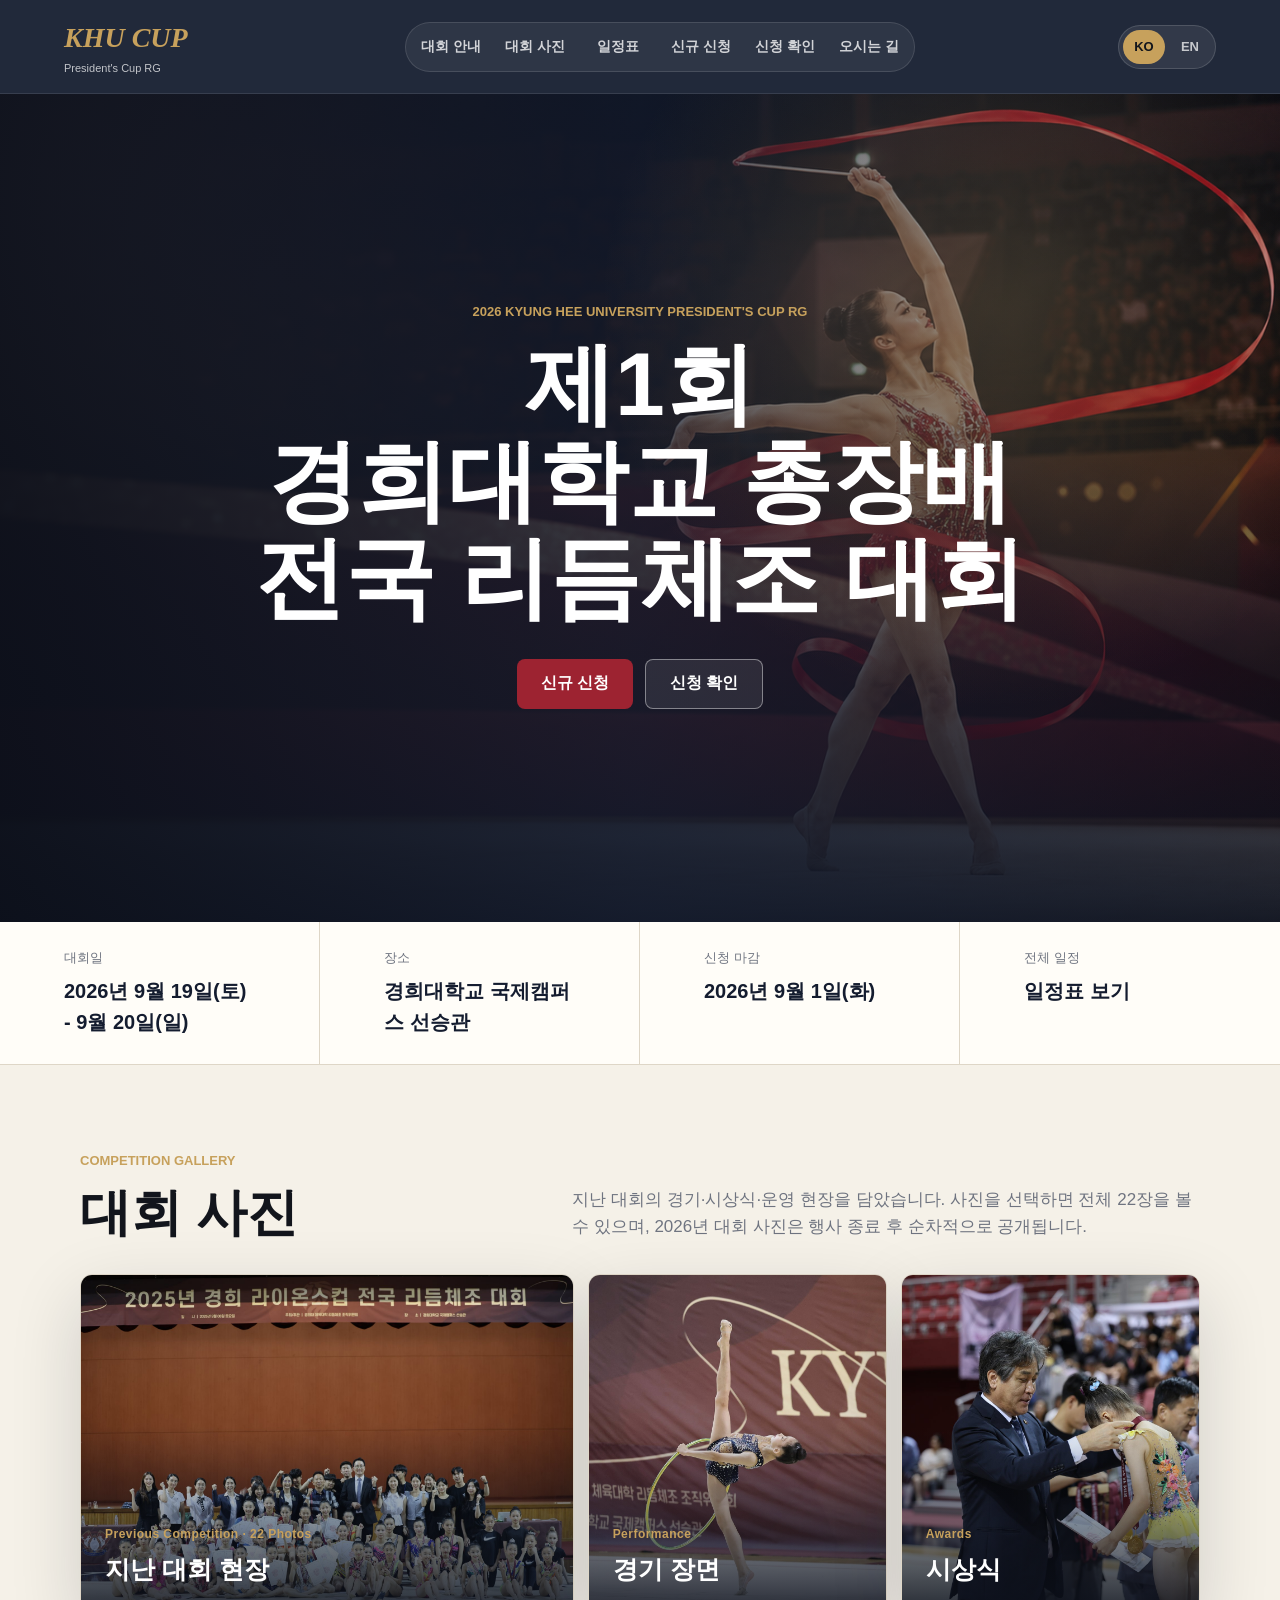
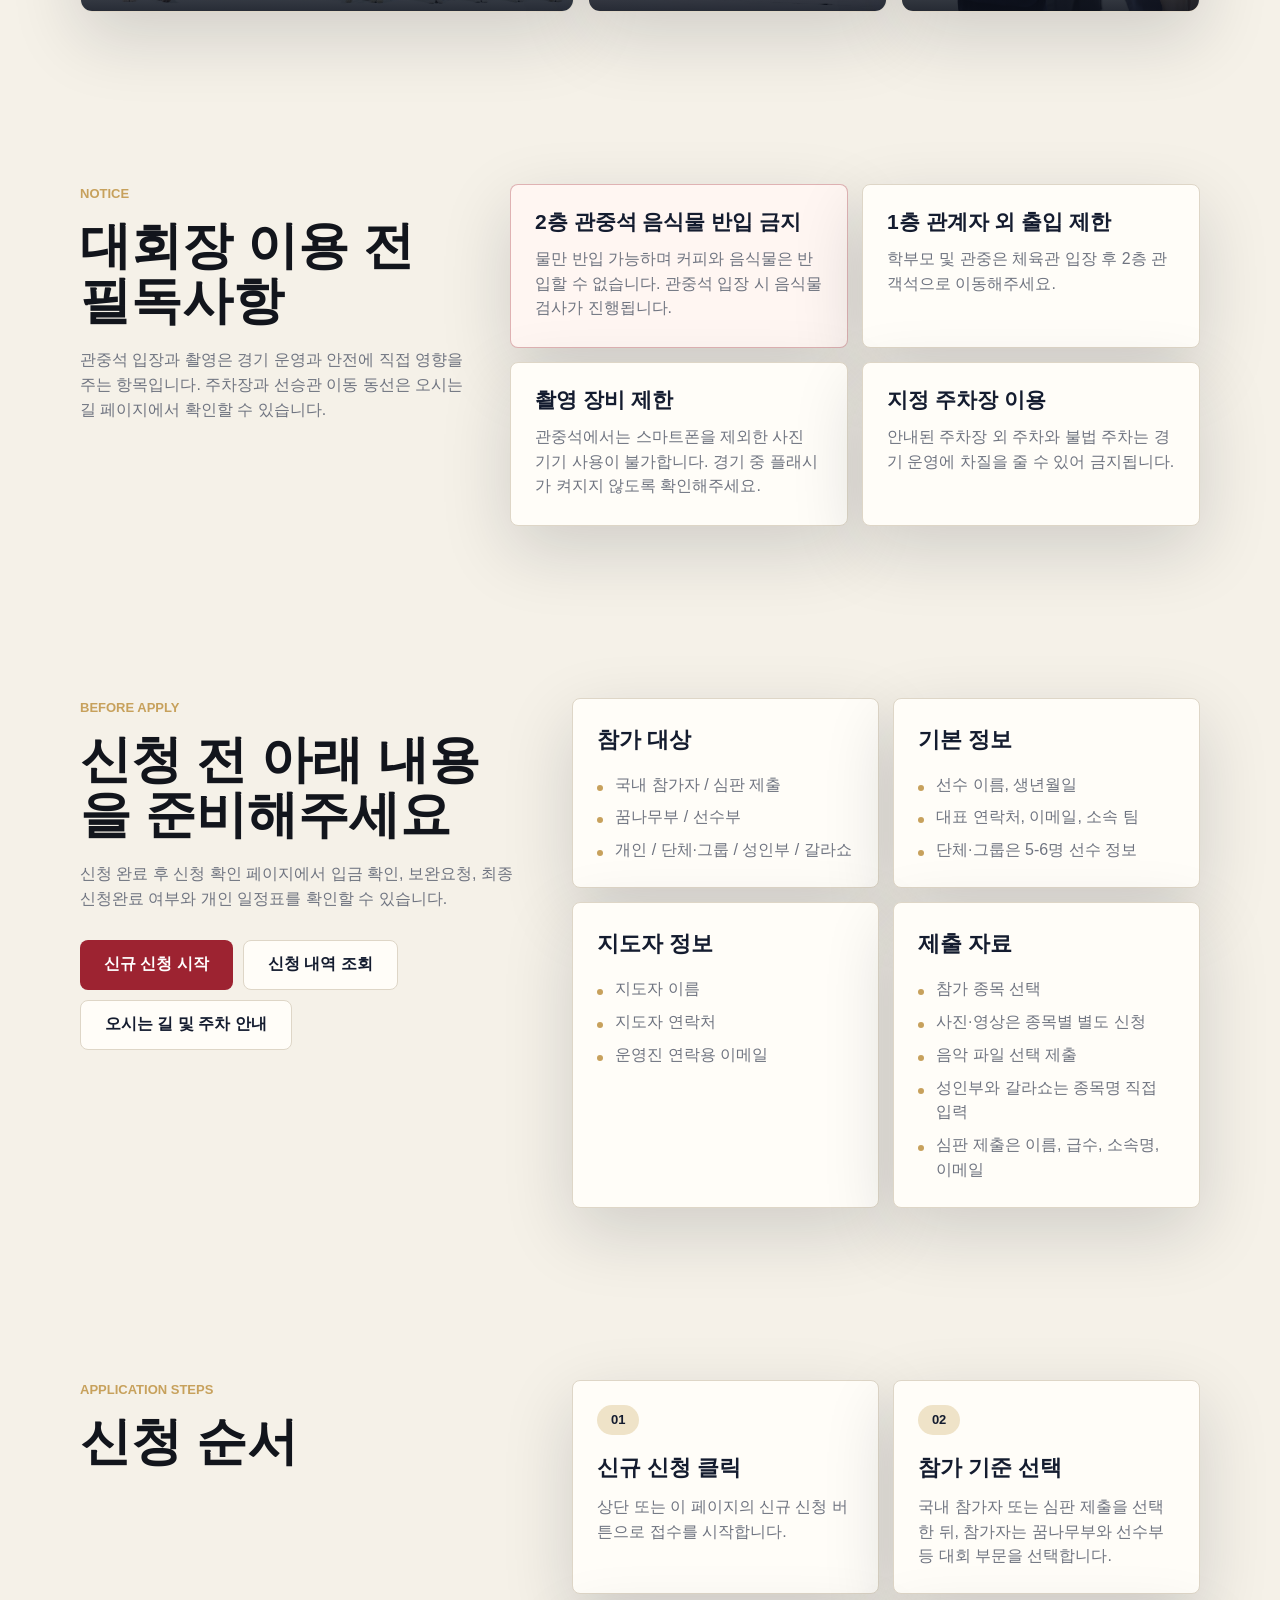
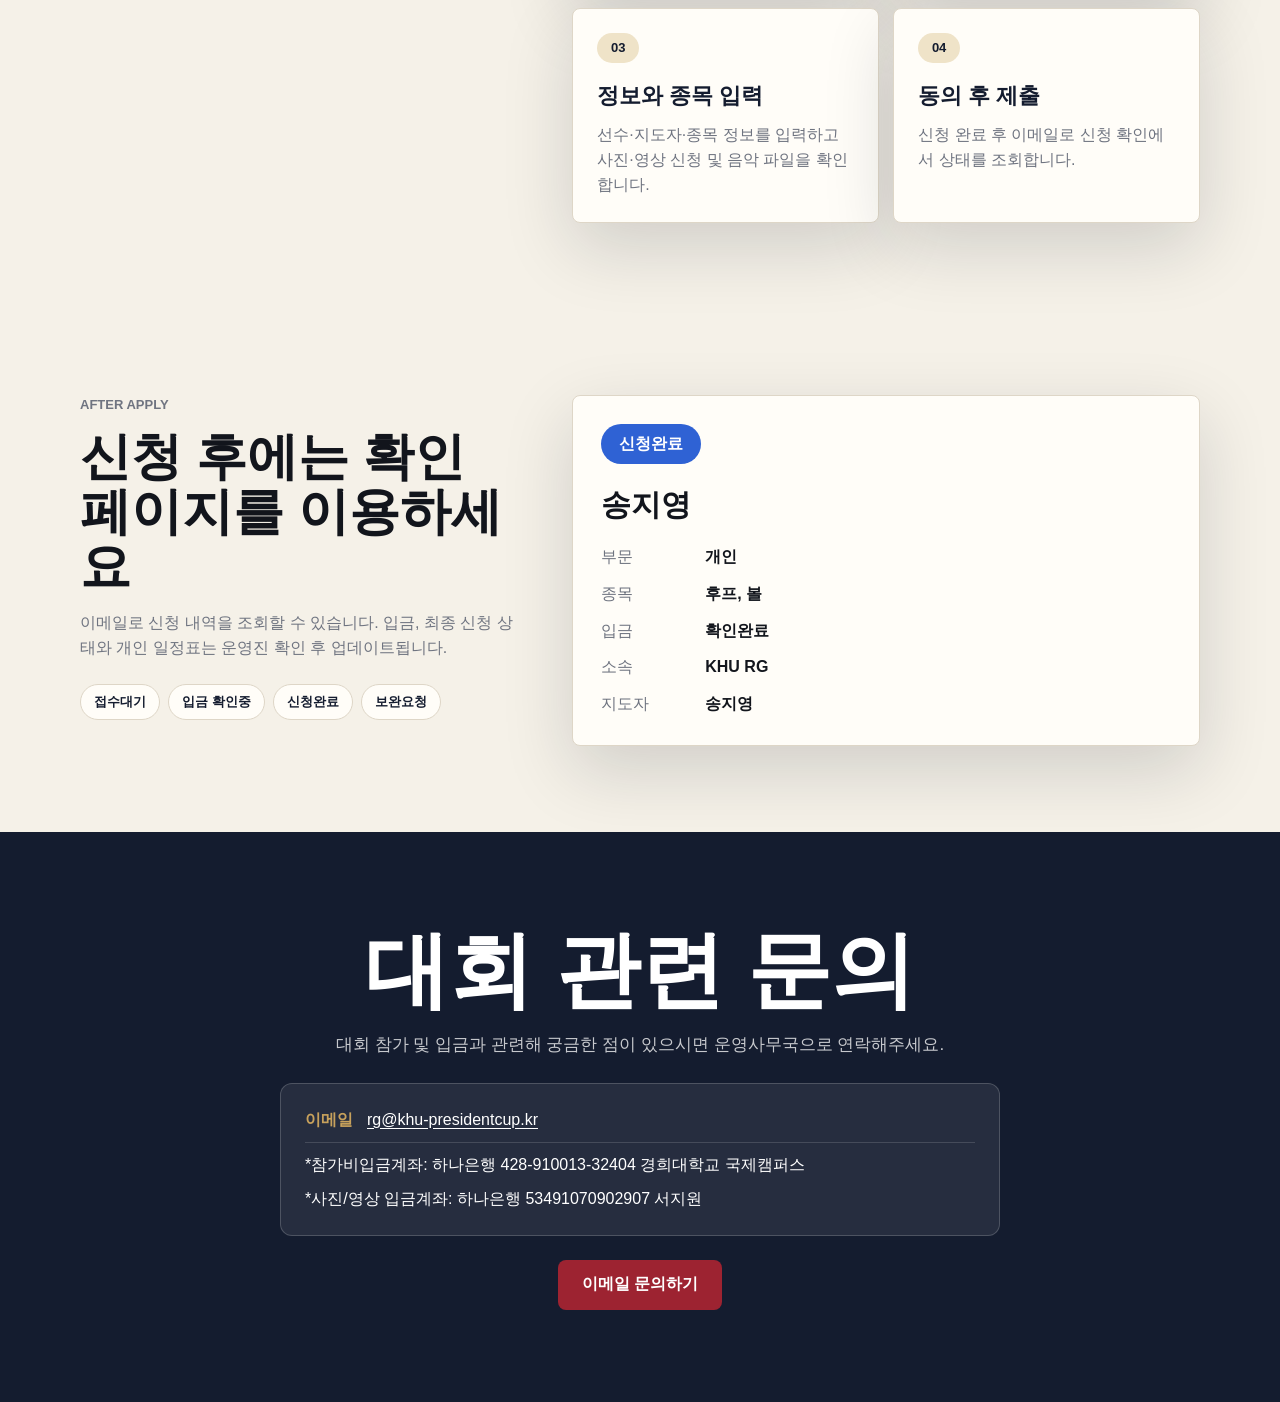
==== index.html @ 248dc039 "ㅌ뤃ㄹ후" ====
<!doctype html>
<html lang="ko">
  <head>
    <meta charset="utf-8" />
    <meta name="viewport" content="width=device-width, initial-scale=1" />
    <title>제1회 경희대학교 총장배 전국 리듬체조 대회</title>
    <meta name="description" content="제1회 경희대학교 총장배 전국 리듬체조 대회 안내" />
    <meta property="og:type" content="website" />
    <meta property="og:title" content="제1회 경희대학교 총장배 전국 리듬체조 대회" />
    <meta property="og:description" content="개인, 단체/그룹, 성인부, 갈라쇼, 심판 제출 신청과 접수 확인을 안내합니다." />
    <meta property="og:image" content="https://khurgcup-star.github.io/khu-rg-cup/assets/hero-rg-competition.png?v=2" />
    <meta property="og:image:width" content="6000" />
    <meta property="og:image:height" content="2595" />
    <meta name="twitter:card" content="summary_large_image" />
    <meta name="twitter:title" content="제1회 경희대학교 총장배 전국 리듬체조 대회" />
    <meta name="twitter:description" content="개인, 단체/그룹, 성인부, 갈라쇼, 심판 제출 신청과 접수 확인을 안내합니다." />
    <meta name="twitter:image" content="https://khurgcup-star.github.io/khu-rg-cup/assets/hero-rg-competition.png?v=2" />
    <link rel="stylesheet" href="styles.css?v=20260821-contact-info" />
    <link rel="stylesheet" href="gallery.css?v=20260801-gallery-ui-center" />
  </head>
  <body>
    <header class="topbar">
      <a class="logo" href="index.html" aria-label="홈으로 이동">
        <span class="logo-text">KHU CUP</span>
        <span class="logo-sub">President's Cup RG</span>
      </a>
      <nav class="desktop-nav" aria-label="주요 메뉴">
        <a href="index.html#overview">대회 안내</a>
        <a href="index.html#photos">대회 사진</a>
        <a href="schedule.html">일정표</a>
        <a href="apply.html">신규 신청</a>
        <a href="check.html">신청 확인</a>
        <a href="directions.html">오시는 길</a>
      </nav>
      <button class="menu-button" type="button" data-mobile-menu-button aria-label="메뉴 열기">
        <span></span><span></span><span></span>
      </button>
    </header>

    <nav class="mobile-nav" data-mobile-menu aria-label="모바일 메뉴">
      <a href="index.html#overview">대회 안내</a>
      <a href="index.html#photos">대회 사진</a>
      <a href="schedule.html">일정표</a>
      <a href="apply.html">신규 신청</a>
      <a href="check.html">신청 확인</a>
      <a href="directions.html">오시는 길</a>
    </nav>

    <main>
      <section class="hero">
        <img class="hero-image" src="assets/hero-rg-competition.png" alt="경희대학교 리듬체조 대회 참가자 단체 사진" />
        <div class="hero-overlay"></div>
        <div class="hero-inner">
          <p class="eyebrow">2026 Kyung Hee University President's Cup RG</p>
          <h1 class="hero-title">
            <span>제1회</span>
            <span>경희대학교 총장배</span>
            <span>전국 리듬체조 대회</span>
          </h1>
          <div class="hero-actions">
            <a class="btn primary" href="apply.html">신규 신청</a>
            <a class="btn ghost" href="check.html">신청 확인</a>
          </div>
        </div>
      </section>

      <section class="summary-band" id="overview" aria-label="대회 요약">
        <article>
          <span>대회일</span>
          <strong>2026년 9월 19일(토) - 9월 20일(일)</strong>
        </article>
        <article>
          <span>장소</span>
          <strong>경희대학교 국제캠퍼스 선승관</strong>
        </article>
        <article>
          <span>신청 마감</span>
          <strong>2026년 9월 1일(화)</strong>
        </article>
        <article>
          <span>전체 일정</span>
          <strong><a href="schedule.html">일정표 보기</a></strong>
        </article>
      </section>

      <section class="section competition-photo-section" id="photos" aria-label="대회 사진">
        <div class="competition-photo-heading">
          <div>
            <p class="eyebrow">Competition Gallery</p>
            <h2>대회 사진</h2>
          </div>
          <p>지난 대회의 경기·시상식·운영 현장을 담았습니다. 사진을 선택하면 전체 22장을 볼 수 있으며, 2026년 대회 사진은 행사 종료 후 순차적으로 공개됩니다.</p>
        </div>
        <div class="competition-photo-grid">
          <figure class="competition-photo-card featured competition-gallery-card" data-gallery-index="0" role="button" tabindex="0" aria-haspopup="dialog" aria-label="2025 대회 단체 사진부터 전체 갤러리 보기">
            <img src="assets/gallery/gallery-01.jpg" alt="2025 경희 라이온스컵 참가자와 관계자들이 함께 촬영한 단체 사진" loading="lazy" decoding="async" />
            <figcaption>
              <span>Previous Competition · 22 Photos</span>
              <strong>지난 대회 현장</strong>
            </figcaption>
          </figure>
          <figure class="competition-photo-card featured competition-gallery-card" data-gallery-index="1" role="button" tabindex="0" aria-haspopup="dialog" aria-label="후프 종목 경기 사진부터 전체 갤러리 보기">
            <img src="assets/gallery/gallery-02.jpg" alt="리듬체조 선수가 후프 종목 연기를 펼치는 경기 장면" loading="lazy" decoding="async" />
            <figcaption>
              <span>Performance</span>
              <strong>경기 장면</strong>
            </figcaption>
          </figure>
          <figure class="competition-photo-card featured competition-gallery-card" data-gallery-index="2" role="button" tabindex="0" aria-haspopup="dialog" aria-label="시상식 사진부터 전체 갤러리 보기">
            <img src="assets/gallery/gallery-03.jpg" alt="대회 시상식에서 선수들이 메달을 수여받는 장면" loading="lazy" decoding="async" />
            <figcaption>
              <span>Awards</span>
              <strong>시상식</strong>
            </figcaption>
          </figure>
        </div>
      </section>

      <section class="section notice-section" aria-label="필독 공지">
        <div>
          <p class="eyebrow">Notice</p>
          <h2>대회장 이용 전 필독사항</h2>
          <p class="section-copy">
            관중석 입장과 촬영은 경기 운영과 안전에 직접 영향을 주는 항목입니다.
            주차장과 선승관 이동 동선은 오시는 길 페이지에서 확인할 수 있습니다.
          </p>
        </div>
        <div class="notice-grid">
          <article class="notice-item important">
            <strong>2층 관중석 음식물 반입 금지</strong>
            <p>물만 반입 가능하며 커피와 음식물은 반입할 수 없습니다. 관중석 입장 시 음식물 검사가 진행됩니다.</p>
          </article>
          <article class="notice-item">
            <strong>1층 관계자 외 출입 제한</strong>
            <p>학부모 및 관중은 체육관 입장 후 2층 관객석으로 이동해주세요.</p>
          </article>
          <article class="notice-item">
            <strong>촬영 장비 제한</strong>
            <p>관중석에서는 스마트폰을 제외한 사진 기기 사용이 불가합니다. 경기 중 플래시가 켜지지 않도록 확인해주세요.</p>
          </article>
          <article class="notice-item">
            <strong>지정 주차장 이용</strong>
            <p>안내된 주차장 외 주차와 불법 주차는 경기 운영에 차질을 줄 수 있어 금지됩니다.</p>
          </article>
        </div>
      </section>

      <section class="section two-col">
        <div>
          <p class="eyebrow">Before Apply</p>
          <h2>신청 전 아래 내용을 준비해주세요</h2>
          <p class="section-copy">
            신청 완료 후 신청 확인 페이지에서 입금 확인, 보완요청,
            최종 신청완료 여부와 개인 일정표를 확인할 수 있습니다.
          </p>
          <div class="section-actions">
            <a class="btn primary" href="apply.html">신규 신청 시작</a>
            <a class="btn outline" href="check.html">신청 내역 조회</a>
            <a class="btn outline" href="directions.html">오시는 길 및 주차 안내</a>
          </div>
        </div>
        <div class="prep-grid">
          <article>
            <strong>참가 대상</strong>
            <ul>
              <li>국내 참가자 / 심판 제출</li>
              <li>꿈나무부 / 선수부</li>
              <li>개인 / 단체·그룹 / 성인부 / 갈라쇼</li>
            </ul>
          </article>
          <article>
            <strong>기본 정보</strong>
            <ul>
              <li>선수 이름, 생년월일</li>
              <li>대표 연락처, 이메일, 소속 팀</li>
              <li>단체·그룹은 5-6명 선수 정보</li>
            </ul>
          </article>
          <article>
            <strong>지도자 정보</strong>
            <ul>
              <li>지도자 이름</li>
              <li>지도자 연락처</li>
              <li>운영진 연락용 이메일</li>
            </ul>
          </article>
          <article>
            <strong>제출 자료</strong>
            <ul>
              <li>참가 종목 선택</li>
              <li>사진·영상은 종목별 별도 신청</li>
              <li>음악 파일 선택 제출</li>
              <li>성인부와 갈라쇼는 종목명 직접 입력</li>
              <li>심판 제출은 이름, 급수, 소속명, 이메일</li>
            </ul>
          </article>
        </div>
      </section>

      <section class="section apply-guide-section">
        <div>
          <p class="eyebrow">Application Steps</p>
          <h2>신청 순서</h2>
        </div>
        <ol class="apply-flow">
          <li>
            <span>01</span>
            <strong>신규 신청 클릭</strong>
            <p>상단 또는 이 페이지의 신규 신청 버튼으로 접수를 시작합니다.</p>
          </li>
          <li>
            <span>02</span>
            <strong>참가 기준 선택</strong>
            <p>국내 참가자 또는 심판 제출을 선택한 뒤, 참가자는 꿈나무부와 선수부 등 대회 부문을 선택합니다.</p>
          </li>
          <li>
            <span>03</span>
            <strong>정보와 종목 입력</strong>
            <p>선수·지도자·종목 정보를 입력하고 사진·영상 신청 및 음악 파일을 확인합니다.</p>
          </li>
          <li>
            <span>04</span>
            <strong>동의 후 제출</strong>
            <p>신청 완료 후 이메일로 신청 확인에서 상태를 조회합니다.</p>
          </li>
        </ol>
      </section>

      <section class="section data-section">
        <div>
          <p class="eyebrow">After Apply</p>
          <h2>신청 후에는 확인 페이지를 이용하세요</h2>
          <p>
            이메일로 신청 내역을 조회할 수 있습니다. 입금, 최종 신청 상태와 개인 일정표는
            운영진 확인 후 업데이트됩니다.
          </p>
          <div class="status-flow" aria-label="접수 상태 흐름">
            <span>접수대기</span>
            <span>입금 확인중</span>
            <span>신청완료</span>
            <span>보완요청</span>
          </div>
        </div>
        <div class="status-sample">
          <span class="status confirmed">신청완료</span>
          <h3>송지영</h3>
          <dl>
            <div><dt>부문</dt><dd>개인</dd></div>
            <div><dt>종목</dt><dd>후프, 볼</dd></div>
            <div><dt>입금</dt><dd>확인완료</dd></div>
            <div><dt>소속</dt><dd>KHU RG</dd></div>
            <div><dt>지도자</dt><dd>송지영</dd></div>
          </dl>
        </div>
      </section>
    </main>



    <div class="gallery-lightbox" data-gallery-lightbox hidden aria-hidden="true" role="dialog" aria-modal="true" aria-label="지난 대회 사진 갤러리">
      <button class="gallery-lightbox-close" type="button" data-gallery-close aria-label="갤러리 닫기">×</button>
      <button class="gallery-lightbox-nav gallery-lightbox-prev" type="button" data-gallery-prev aria-label="이전 사진">‹</button>
      <figure class="gallery-lightbox-figure">
        <img class="gallery-lightbox-image" data-gallery-image src="" alt="" />
        <figcaption class="gallery-lightbox-caption" aria-live="polite">
          <strong data-gallery-title></strong>
          <span data-gallery-counter></span>
        </figcaption>
      </figure>
      <button class="gallery-lightbox-nav gallery-lightbox-next" type="button" data-gallery-next aria-label="다음 사진">›</button>
    </div>

    <footer class="footer contact-footer">
      <strong>대회 관련 문의</strong>
      <p>대회 참가 및 입금과 관련해 궁금한 점이 있으시면 운영사무국으로 연락해주세요.</p>
      <div class="contact-details">
        <p><span>이메일</span><a href="mailto:rg@khu-presidentcup.kr">rg@khu-presidentcup.kr</a></p>
        <p>*참가비입금계좌: 하나은행 428-910013-32404 경희대학교 국제캠퍼스</p>
        <p>*사진/영상 입금계좌: 하나은행 53491070902907 서지원</p>
      </div>
      <a class="btn dark" href="mailto:rg@khu-presidentcup.kr">이메일 문의하기</a>
    </footer>

    <script src="config.js"></script>
    <script src="script.js?v=20260731-contact-compat-v2"></script>
    <script src="gallery.js?v=20260801-gallery-ui-center"></script>
  </body>
</html>
---- styles.css ----
:root {
  --bg: #f5f1e8;
  --panel: #fffdf8;
  --panel-2: #f9f5ed;
  --ink: #12151c;
  --muted: #6f7480;
  --line: #ded6c7;
  --navy: #141c2f;
  --navy-2: #1f3156;
  --red: #9d2331;
  --gold: #c7a15c;
  --teal: #2d746f;
  --blue: #2f62d4;
  --shadow: 0 24px 70px rgba(17, 24, 39, 0.16);
}

* { box-sizing: border-box; }
html { scroll-behavior: smooth; }
body {
  margin: 0;
  color: var(--ink);
  background: var(--bg);
  font-family: "Pretendard", "Apple SD Gothic Neo", "Malgun Gothic", Arial, sans-serif;
  line-height: 1.55;
}
a { color: inherit; text-decoration: none; }
button, input, select, textarea { font: inherit; }

.topbar {
  position: sticky;
  top: 0;
  z-index: 30;
  display: flex;
  align-items: center;
  justify-content: space-between;
  gap: 18px;
  padding: 16px 5vw;
  background: rgba(20, 28, 47, 0.94);
  color: #fff;
  border-bottom: 1px solid rgba(255, 255, 255, 0.1);
  backdrop-filter: blur(18px);
}
.topbar.light {
  background: rgba(245, 241, 232, 0.92);
  color: var(--ink);
  border-bottom-color: var(--line);
}
.logo { display: grid; gap: 1px; min-width: 138px; }
.logo-text {
  color: var(--gold);
  font-family: Georgia, "Times New Roman", serif;
  font-size: 28px;
  font-style: italic;
  font-weight: 700;
}
.logo-sub {
  color: currentColor;
  font-size: 11px;
  opacity: 0.72;
}
.desktop-nav {
  display: flex;
  align-items: center;
  gap: 4px;
  padding: 5px;
  border: 1px solid rgba(255, 255, 255, 0.12);
  border-radius: 999px;
  background: rgba(255, 255, 255, 0.06);
}
.topbar.light .desktop-nav {
  border-color: var(--line);
  background: rgba(255, 253, 248, 0.76);
}
.desktop-nav a {
  display: grid;
  place-items: center;
  min-height: 38px;
  min-width: 78px;
  padding: 0 10px;
  border-radius: 999px;
  color: currentColor;
  font-size: 14px;
  font-weight: 900;
  opacity: 0.78;
}
.desktop-nav a.active,
.desktop-nav a:hover {
  color: #fff;
  background: var(--red);
  opacity: 1;
}
.language-toggle {
  display: inline-flex;
  align-items: center;
  gap: 4px;
  padding: 4px;
  border: 1px solid rgba(255, 255, 255, 0.14);
  border-radius: 999px;
  background: rgba(255, 255, 255, 0.08);
}
.topbar.light .language-toggle {
  border-color: var(--line);
  background: rgba(255, 253, 248, 0.8);
}
.language-toggle button {
  min-width: 42px;
  min-height: 34px;
  border: 0;
  border-radius: 999px;
  background: transparent;
  color: currentColor;
  cursor: pointer;
  font-size: 13px;
  font-weight: 900;
  opacity: 0.72;
}
.language-toggle button.active {
  color: #fff;
  background: var(--navy);
  opacity: 1;
}
.topbar:not(.light) .language-toggle button.active { background: var(--gold); color: var(--ink); }
.menu-button {
  display: none;
  width: 44px;
  height: 44px;
  border: 0;
  border-radius: 8px;
  background: rgba(255, 255, 255, 0.08);
  padding: 10px;
}
.menu-button span {
  display: block;
  height: 3px;
  margin: 5px 0;
  border-radius: 999px;
  background: currentColor;
}
.mobile-nav {
  display: none;
  padding: 0 20px 16px;
  background: var(--navy);
  color: #fff;
}
.mobile-nav.open { display: grid; }
.mobile-nav a {
  padding: 14px 8px;
  border-bottom: 1px solid rgba(255, 255, 255, 0.12);
  font-weight: 900;
}

.hero {
  position: relative;
  min-height: calc(100vh - 72px);
  display: grid;
  align-items: center;
  overflow: hidden;
  color: #fff;
  background: var(--navy);
}
.hero-image, .hero-overlay {
  position: absolute;
  inset: 0;
  width: 100%;
  height: 100%;
}
.hero-image { object-fit: cover; opacity: 0.9; }
.hero-overlay {
  background:
    radial-gradient(circle at 78% 26%, rgba(199, 161, 92, 0.24), transparent 34%),
    linear-gradient(90deg, rgba(12, 16, 27, 0.94) 0%, rgba(20, 28, 47, 0.72) 50%, rgba(20, 28, 47, 0.18) 100%),
    linear-gradient(0deg, rgba(12, 16, 27, 0.94), transparent 62%);
}
.hero-inner {
  position: relative;
  z-index: 1;
  width: min(1180px, calc(100% - 48px));
  margin: 0 auto;
  padding: 46px 0 52px;
  display: grid;
  justify-items: center;
  text-align: center;
}
.eyebrow {
  margin: 0 0 14px;
  color: var(--gold);
  font-size: 13px;
  font-weight: 900;
  letter-spacing: 0;
  text-transform: uppercase;
}
.hero h1, .section h2, .check-card h1, .contact-cta h2 {
  margin: 0;
  line-height: 1.08;
  letter-spacing: 0;
}
.hero h1 {
  max-width: 820px;
  font-size: clamp(44px, 7vw, 90px);
}
.hero .hero-title {
  font-size: clamp(26px, 7vw, 90px);
}
.hero-title span {
  display: block;
  white-space: nowrap;
}
.hero-copy {
  max-width: 680px;
  margin: 22px auto 0;
  color: rgba(255, 255, 255, 0.82);
  font-size: 19px;
}
.hero-actions {
  display: flex;
  flex-wrap: wrap;
  justify-content: center;
  gap: 12px;
  margin-top: 32px;
}
.btn {
  display: inline-flex;
  align-items: center;
  justify-content: center;
  min-height: 50px;
  padding: 0 24px;
  border: 0;
  border-radius: 8px;
  cursor: pointer;
  font-weight: 900;
}
.btn.primary, .btn.dark { color: #fff; background: var(--red); }
.btn.outline {
  color: var(--navy);
  border: 1px solid var(--line);
  background: var(--panel);
}
.btn.ghost {
  color: #fff;
  border: 1px solid rgba(255, 255, 255, 0.42);
  background: rgba(255, 255, 255, 0.09);
}
.btn[disabled] { background: #b9b2b6; cursor: not-allowed; }
.hero-panel {
  display: grid;
  grid-template-columns: repeat(3, 1fr);
  gap: 12px;
  max-width: 920px;
  width: 100%;
  margin: 52px auto 0;
  text-align: left;
}
.hero-panel article {
  min-height: 126px;
  padding: 20px;
  border: 1px solid rgba(255, 255, 255, 0.16);
  border-radius: 8px;
  background: rgba(255, 255, 255, 0.09);
  backdrop-filter: blur(14px);
}
.hero-panel span,
.hero-panel small {
  display: block;
  color: rgba(255, 255, 255, 0.64);
}
.hero-panel strong {
  display: block;
  margin: 8px 0;
  color: #fff;
  font-size: 22px;
}

.summary-band {
  display: grid;
  grid-template-columns: repeat(4, 1fr);
  background: var(--panel);
  border-bottom: 1px solid var(--line);
}
.summary-band article {
  min-height: 112px;
  padding: 26px 5vw;
  border-right: 1px solid var(--line);
}
.summary-band article:last-child { border-right: 0; }
.summary-band span {
  display: block;
  color: var(--muted);
  font-size: 13px;
}
.summary-band strong {
  display: block;
  margin-top: 7px;
  color: var(--navy);
  font-size: 20px;
}
.section {
  width: min(1120px, calc(100% - 48px));
  margin: 0 auto;
  padding: 86px 0;
}
#photos { scroll-margin-top: 84px; }
.competition-photo-section {
  display: grid;
  gap: 34px;
}
.competition-photo-heading {
  display: grid;
  grid-template-columns: 0.82fr 1.18fr;
  gap: 56px;
  align-items: end;
}
.competition-photo-heading > p {
  max-width: 620px;
  margin: 0;
  color: var(--muted);
  font-size: 17px;
}
.competition-photo-grid {
  display: grid;
  grid-template-columns: 1.65fr 1fr 1fr;
  gap: 14px;
}
.competition-photo-card {
  min-height: 320px;
  overflow: hidden;
  margin: 0;
  border: 1px solid var(--line);
  border-radius: 12px;
  background: var(--panel);
  box-shadow: var(--shadow);
}
.competition-photo-card.featured {
  position: relative;
}
.competition-photo-card.featured img {
  width: 100%;
  height: 100%;
  min-height: 320px;
  object-fit: cover;
}
.competition-photo-card.featured::after {
  position: absolute;
  inset: 45% 0 0;
  background: linear-gradient(transparent, rgba(12, 16, 27, 0.88));
  content: "";
}
.competition-photo-card figcaption {
  position: absolute;
  z-index: 1;
  right: 24px;
  bottom: 22px;
  left: 24px;
  color: #fff;
}
.competition-photo-card figcaption span,
.competition-photo-card figcaption strong {
  display: block;
}
.competition-photo-card figcaption span,
.competition-photo-card.upcoming > span {
  color: var(--gold);
  font-size: 12px;
  font-weight: 900;
  letter-spacing: 0.04em;
}
.competition-photo-card figcaption strong {
  margin-top: 6px;
  font-size: 25px;
}
.competition-photo-card.upcoming {
  display: flex;
  flex-direction: column;
  justify-content: end;
  padding: 26px;
  background:
    radial-gradient(circle at 80% 14%, rgba(199, 161, 92, 0.22), transparent 34%),
    linear-gradient(145deg, var(--navy), var(--navy-2));
  color: #fff;
}
.competition-photo-card.upcoming strong {
  margin-top: 12px;
  font-size: 24px;
}
.competition-photo-card.upcoming p {
  margin: 10px 0 0;
  color: rgba(255, 255, 255, 0.7);
}
.two-col, .data-section {
  display: grid;
  grid-template-columns: 0.82fr 1.18fr;
  gap: 56px;
  align-items: start;
}
.section h2 { font-size: clamp(32px, 4vw, 54px); }
.section-copy {
  max-width: 460px;
  margin: 20px 0 0;
  color: var(--muted);
}
.section-actions {
  display: flex;
  flex-wrap: wrap;
  gap: 10px;
  margin-top: 28px;
}
.feature-grid {
  display: grid;
  grid-template-columns: repeat(2, 1fr);
  gap: 16px;
}
.feature-card, .status-sample {
  min-height: 190px;
  padding: 28px;
  border: 1px solid var(--line);
  border-radius: 8px;
  background: var(--panel);
  box-shadow: var(--shadow);
}
.feature-card {
  position: relative;
  overflow: hidden;
}
.feature-card::before {
  position: absolute;
  left: 0;
  top: 0;
  width: 5px;
  height: 100%;
  background: var(--gold);
  content: "";
}
.feature-card strong {
  display: block;
  margin-bottom: 14px;
  color: var(--navy);
  font-size: 24px;
}
.feature-card span, .data-section p { color: var(--muted); }
.prep-grid {
  display: grid;
  grid-template-columns: repeat(2, minmax(0, 1fr));
  gap: 14px;
}
.prep-grid article {
  min-height: 188px;
  padding: 24px;
  border: 1px solid var(--line);
  border-radius: 8px;
  background: var(--panel);
  box-shadow: var(--shadow);
}
.prep-grid strong {
  display: block;
  color: var(--navy);
  font-size: 22px;
}
.prep-grid ul {
  display: grid;
  gap: 8px;
  padding: 0;
  margin: 16px 0 0;
  list-style: none;
}
.prep-grid li {
  position: relative;
  padding-left: 18px;
  color: var(--muted);
}
.prep-grid li::before {
  position: absolute;
  top: 0.75em;
  left: 0;
  width: 6px;
  height: 6px;
  border-radius: 50%;
  background: var(--gold);
  content: "";
}
.apply-guide-section {
  display: grid;
  grid-template-columns: 0.82fr 1.18fr;
  gap: 56px;
  align-items: start;
}
.apply-flow {
  display: grid;
  grid-template-columns: repeat(2, minmax(0, 1fr));
  gap: 14px;
  padding: 0;
  margin: 0;
  list-style: none;
}
.apply-flow li {
  min-height: 170px;
  padding: 24px;
  border: 1px solid var(--line);
  border-radius: 8px;
  background: var(--panel);
  box-shadow: var(--shadow);
}
.apply-flow span {
  display: inline-flex;
  align-items: center;
  justify-content: center;
  min-width: 42px;
  height: 30px;
  border-radius: 999px;
  color: var(--navy);
  background: #efe3c8;
  font-size: 13px;
  font-weight: 900;
}
.apply-flow strong {
  display: block;
  margin-top: 16px;
  color: var(--navy);
  font-size: 22px;
}
.apply-flow p {
  margin: 10px 0 0;
  color: var(--muted);
}
.status {
  display: inline-flex;
  padding: 8px 18px;
  border-radius: 999px;
  font-weight: 900;
}
.status.confirmed { color: #fff; background: var(--blue); }
.status.pending { color: #5f4305; background: #f4dfad; }
.status.review { color: #fff; background: var(--red); }
.status-sample h3 { margin: 18px 0 16px; font-size: 30px; }
.status-sample dl {
  display: grid;
  gap: 12px;
  margin: 0;
}
.status-sample div {
  display: grid;
  grid-template-columns: 88px 1fr;
  gap: 16px;
}
.status-sample dt { color: var(--muted); }
.status-sample dd { margin: 0; font-weight: 900; }
.status-flow {
  display: flex;
  flex-wrap: wrap;
  gap: 8px;
  margin-top: 24px;
}
.status-flow span {
  display: inline-flex;
  align-items: center;
  min-height: 36px;
  padding: 0 13px;
  border: 1px solid var(--line);
  border-radius: 999px;
  color: var(--navy);
  background: var(--panel);
  font-size: 13px;
  font-weight: 900;
}

.notice-section,
.resource-section {
  display: grid;
  grid-template-columns: 0.72fr 1.28fr;
  gap: 42px;
  align-items: start;
}
.notice-grid {
  display: grid;
  grid-template-columns: repeat(2, minmax(0, 1fr));
  gap: 14px;
}
.notice-item {
  min-height: 164px;
  padding: 24px;
  border: 1px solid var(--line);
  border-radius: 8px;
  background: var(--panel);
  box-shadow: var(--shadow);
}
.notice-item.important {
  border-color: rgba(157, 35, 49, 0.32);
  background: #fff6f2;
}
.notice-item strong {
  display: block;
  color: var(--navy);
  font-size: 21px;
  line-height: 1.25;
}
.notice-item p {
  margin: 12px 0 0;
  color: var(--muted);
}
.resource-list {
  display: grid;
  grid-template-columns: repeat(2, minmax(0, 1fr));
  gap: 12px;
}
.resource-list.compact {
  grid-template-columns: repeat(3, minmax(0, 1fr));
}
.resource-list a {
  display: grid;
  gap: 8px;
  min-height: 116px;
  padding: 22px;
  border: 1px solid var(--line);
  border-radius: 8px;
  background: var(--panel);
  box-shadow: 0 12px 34px rgba(17, 24, 39, 0.08);
}
.resource-list a:hover {
  border-color: rgba(157, 35, 49, 0.36);
}
.resource-list strong {
  color: var(--navy);
  font-size: 20px;
}
.resource-list span {
  color: var(--muted);
}

.footer {
  display: grid;
  place-items: center;
  gap: 24px;
  padding: 92px 24px;
  background: var(--navy);
  color: #fff;
  text-align: center;
}
.footer strong { font-size: clamp(44px, 8vw, 84px); line-height: 1.1; }
.contact-footer > p {
  max-width: 680px;
  margin: -8px 0 0;
  color: rgba(255, 255, 255, 0.76);
  font-size: 17px;
}
.contact-details {
  display: grid;
  gap: 10px;
  width: min(720px, 100%);
  padding: 24px;
  border: 1px solid rgba(255, 255, 255, 0.18);
  border-radius: 12px;
  background: rgba(255, 255, 255, 0.08);
  text-align: left;
}
.contact-details p {
  margin: 0;
  line-height: 1.5;
}
.contact-details p:first-child {
  display: flex;
  flex-wrap: wrap;
  gap: 8px 14px;
  padding-bottom: 10px;
  border-bottom: 1px solid rgba(255, 255, 255, 0.14);
}
.contact-details span {
  color: var(--gold);
  font-weight: 900;
}
.contact-details a {
  color: #fff;
  text-decoration: underline;
  text-underline-offset: 3px;
}

.soft-page {
  min-height: 100vh;
  background:
    linear-gradient(115deg, rgba(10, 14, 24, 0.9), rgba(20, 28, 47, 0.72)),
    url("assets/hero-rg-competition.png") center / cover fixed;
}
.soft-page::before {
  position: fixed;
  inset: 0;
  pointer-events: none;
  background:
    radial-gradient(circle at 18% 12%, rgba(199, 161, 92, 0.24), transparent 24%),
    radial-gradient(circle at 92% 8%, rgba(157, 35, 49, 0.2), transparent 26%);
  content: "";
}
.app-shell, .check-shell {
  position: relative;
  z-index: 1;
  width: min(960px, calc(100% - 48px));
  margin: 0 auto;
  padding: 36px 0 82px;
}
.mode-tabs {
  display: grid;
  grid-template-columns: repeat(auto-fit, minmax(150px, 1fr));
  gap: 8px;
  margin-bottom: 18px;
}
.mode-tabs a {
  display: grid;
  place-items: center;
  min-height: 50px;
  border: 1px solid rgba(255, 255, 255, 0.18);
  border-radius: 999px;
  background: rgba(255, 255, 255, 0.12);
  color: rgba(255, 255, 255, 0.72);
  font-weight: 900;
  backdrop-filter: blur(14px);
}
.mode-tabs a.selected {
  color: var(--ink);
  background: var(--gold);
  border-color: var(--gold);
}
.wizard-card {
  position: relative;
  display: grid;
  grid-template-columns: 1fr;
  grid-template-areas:
    "banner"
    "steps"
    "body"
    "actions"
    "message";
  gap: 0;
  min-height: 620px;
  overflow: hidden;
  padding: 0;
  border: 1px solid rgba(255, 255, 255, 0.2);
  border-radius: 22px;
  background: rgba(255, 253, 248, 0.96);
  box-shadow: 0 34px 90px rgba(0, 0, 0, 0.34);
  backdrop-filter: blur(16px);
}
.wizard-card::before {
  grid-area: banner;
  display: block;
  padding: 22px 30px;
  color: #fff;
  background: linear-gradient(90deg, var(--navy), var(--navy-2));
  font-size: 14px;
  font-weight: 900;
  letter-spacing: 0;
  content: "KHU President's Cup RG Registration";
}
.stepper {
  grid-area: steps;
  display: grid;
  grid-template-columns: repeat(5, minmax(0, 1fr));
  gap: 0;
  padding: 18px 28px;
  margin: 0;
  list-style: none;
  border: 0;
  border-bottom: 1px solid var(--line);
  border-radius: 0;
  background: var(--panel);
  color: var(--muted);
}
.stepper li {
  position: relative;
  display: grid;
  grid-template-columns: 1fr;
  justify-items: center;
  align-items: center;
  gap: 8px;
  min-height: 58px;
  padding: 0 4px;
  border-radius: 0;
  color: var(--muted);
  text-align: center;
  font-size: 12px;
}
.stepper li::before {
  position: absolute;
  top: 17px;
  left: -50%;
  width: 100%;
  height: 2px;
  background: var(--line);
  content: "";
}
.stepper li:first-child::before { display: none; }
.stepper span {
  position: relative;
  z-index: 1;
  display: grid;
  place-items: center;
  width: 34px;
  height: 34px;
  border: 2px solid var(--line);
  border-radius: 50%;
  background: var(--panel);
  font-weight: 900;
}
.stepper small { font-size: 12px; font-weight: 900; }
.stepper li.active {
  color: var(--red);
  background: transparent;
}
.stepper li.active span {
  color: #fff;
  border-color: var(--red);
  background: var(--red);
}
.stepper li.done { color: var(--teal); }
.stepper li.done::before { background: var(--teal); }
.stepper li.done span {
  color: #fff;
  border-color: var(--teal);
  background: var(--teal);
  font-size: 0;
}
.stepper li.done span::after {
  content: "✓";
  font-size: 15px;
}
.wizard-step {
  grid-area: body;
  display: none;
  min-height: 390px;
  padding: 44px min(7vw, 70px) 10px;
}
.wizard-step.active { display: block; }
.wizard-step h1, .check-card h1 {
  margin: 0 0 30px;
  color: var(--navy);
  font-size: 30px;
  line-height: 1.2;
}
.wizard-step h2 {
  margin: 30px 0 18px;
  padding-bottom: 12px;
  border-bottom: 1px solid var(--line);
  color: var(--navy);
  font-size: 16px;
}
.step-intro {
  max-width: 580px;
  margin: -18px 0 26px;
  color: var(--muted);
  font-size: 15px;
}
.choice-grid {
  display: grid;
  gap: 14px;
  max-width: 780px;
}
.choice-grid.two,
.choice-grid.three,
.choice-grid.four {
  grid-template-columns: repeat(2, minmax(0, 1fr));
}
.choice-grid.three {
  grid-template-columns: repeat(3, minmax(0, 1fr));
}
.choice-card {
  position: relative;
  display: grid;
  grid-template-columns: 48px 1fr;
  align-items: center;
  gap: 14px;
  min-height: 118px;
  padding: 18px;
  border: 1px solid var(--line);
  border-radius: 12px;
  background: #fff;
  cursor: pointer;
  box-shadow: 0 1px 0 rgba(17, 24, 39, 0.04);
  transition: border-color 160ms ease, box-shadow 160ms ease, background 160ms ease;
}
.choice-card.text-left {
  justify-items: stretch;
  place-items: center stretch;
}
.choice-card:hover {
  border-color: rgba(20, 28, 47, 0.32);
  box-shadow: 0 14px 30px rgba(17, 24, 39, 0.08);
}
.choice-card input {
  position: absolute;
  opacity: 0;
  pointer-events: none;
}
.choice-card:has(input:checked) {
  border-color: var(--red);
  background: #fff7f1;
  box-shadow: 0 0 0 3px rgba(157, 35, 49, 0.1);
}
.choice-card strong {
  grid-column: 2;
  color: var(--navy);
  font-size: 19px;
}
.choice-card span:not(.choice-icon):not(.korean-flag) {
  grid-column: 2;
  color: var(--muted);
  font-size: 14px;
}
.choice-icon {
  grid-column: 1;
  grid-row: 1 / span 2;
  display: grid;
  place-items: center;
  width: 46px;
  height: 46px;
  margin: 0;
  border-radius: 50%;
  color: var(--navy);
  background: #f1eadc;
  font-size: 13px;
  font-weight: 900;
}
.choice-card:has(input:checked) .choice-icon {
  color: #fff;
  background: var(--red);
}
.korean-flag {
  grid-column: 1;
  grid-row: 1 / span 2;
  width: 28px;
  height: 28px;
  margin: 0 auto;
  border-radius: 50%;
  background: linear-gradient(135deg, #d92e3b 0 50%, #154aa9 51% 100%);
}
.form-grid {
  display: grid;
  grid-template-columns: repeat(2, 1fr);
  gap: 18px;
}
.form-grid.three {
  grid-template-columns: repeat(3, 1fr);
}
.form-grid label, .lookup-row input {
  display: grid;
  gap: 8px;
  color: var(--navy);
  font-weight: 900;
}
.member-section-head {
  display: flex;
  justify-content: space-between;
  gap: 18px;
  align-items: start;
  margin-bottom: 16px;
  border-bottom: 1px solid var(--line);
}
.member-section-head h2 {
  margin: 0 0 8px;
  padding: 0;
  border: 0;
}
.member-section-head .helper {
  margin: 0 0 14px;
}
.add-member-button {
  flex: 0 0 auto;
  padding-top: 2px;
  color: var(--red);
}
.member-list {
  display: grid;
  gap: 16px;
}
.athlete-card {
  display: grid;
  gap: 14px;
  padding: 18px;
  border: 1px solid var(--line);
  border-radius: 12px;
  background: #fff;
}
.athlete-card.optional-athlete {
  border-style: dashed;
  background: #fbfcff;
}
.member-index {
  color: var(--muted);
  font-size: 15px;
}
.custom-event-list {
  display: grid;
  gap: 14px;
  margin-bottom: 14px;
}
.group-event-detail {
  margin-top: 18px;
  padding: 18px;
  border: 1px solid var(--line);
  border-radius: 10px;
  background: #fff;
}
.group-event-detail .helper {
  margin: 0;
}
.custom-event-row {
  display: grid;
  gap: 8px;
  color: var(--navy);
  font-weight: 900;
}
.add-event-button {
  width: fit-content;
  min-height: 46px;
  padding: 0 18px;
  cursor: pointer;
  font-weight: 900;
}
.wide { grid-column: 1 / -1; }
input, textarea {
  width: 100%;
  min-height: 54px;
  padding: 14px 16px;
  border: 1px solid var(--line);
  border-radius: 8px;
  background: #fff;
  color: var(--ink);
  outline: none;
}
input:focus, textarea:focus {
  border-color: var(--blue);
  box-shadow: 0 0 0 3px rgba(47, 98, 212, 0.12);
}
.event-block { margin-bottom: 30px; }
.entry-type-choice { margin-top: 34px; }
.media-cost-notice {
  margin: 24px 0;
  padding: 18px 20px;
  border: 1px solid rgba(157, 35, 49, 0.24);
  border-radius: 10px;
  background: #fff6f2;
}
.media-cost-notice strong {
  display: block;
  color: var(--red);
  font-size: 17px;
}
.media-cost-notice p {
  margin: 7px 0 0;
  color: var(--muted);
}
.option-price-tag {
  display: inline-flex;
  align-items: center;
  min-height: 26px;
  padding: 0 10px;
  margin-left: 7px;
  border-radius: 999px;
  color: #fff;
  background: var(--red);
  font-size: 11px;
  vertical-align: middle;
}
.event-subtitle {
  margin: 20px 0 10px;
  color: var(--ink);
  font-size: 15px;
  font-weight: 900;
}
.pill-group {
  display: flex;
  flex-wrap: wrap;
  gap: 10px;
  margin: 10px 0 18px;
}
.pill-group label {
  display: inline-flex;
  align-items: center;
  gap: 9px;
  min-height: 42px;
  padding: 0 14px;
  border: 1px solid var(--line);
  border-radius: 8px;
  background: #fff;
  color: #4d5565;
  cursor: pointer;
}
.pill-group input {
  flex: 0 0 18px;
  width: 18px;
  height: 18px;
  min-height: 18px;
  padding: 0;
  margin: 0;
  accent-color: var(--blue);
}
.pill-group label:has(input:checked) {
  color: #fff;
  background: var(--navy-2);
  border-color: var(--navy-2);
}
.dynamic-options {
  display: grid;
  grid-template-columns: repeat(2, minmax(0, 1fr));
  gap: 10px;
  min-height: 48px;
  padding: 2px 0;
}
.empty-options {
  display: inline-flex;
  align-items: center;
  min-height: 42px;
  padding: 0 14px;
  border: 1px dashed var(--line);
  border-radius: 8px;
  color: var(--muted);
  background: rgba(255, 255, 255, 0.64);
}
.selected-events-summary {
  margin-bottom: 26px;
  padding: 18px;
  border: 1px solid var(--line);
  border-radius: 12px;
  background: #fff;
}
.selected-events-summary h2 {
  margin: 0 0 12px;
  padding: 0;
  border: 0;
}
.selected-event-list {
  display: grid;
  grid-template-columns: repeat(2, minmax(0, 1fr));
  gap: 10px;
}
.selected-event-card {
  padding: 13px 14px;
  border: 1px solid var(--line);
  border-radius: 10px;
  background: var(--panel-2);
}
.selected-event-card strong,
.selected-event-card span {
  display: block;
}
.selected-event-card strong {
  color: var(--navy);
  font-size: 15px;
}
.selected-event-card span {
  margin-top: 3px;
  color: var(--muted);
  font-size: 13px;
}
.media-option {
  display: grid !important;
  grid-template-columns: 28px 1fr;
  align-items: center;
  gap: 12px !important;
  min-height: 62px !important;
  padding: 12px 14px !important;
  border: 1px solid var(--line) !important;
  border-radius: 10px !important;
  background: #fff !important;
  color: var(--ink) !important;
}
.media-option input {
  position: absolute;
  opacity: 0;
  pointer-events: none;
}
.media-option-check {
  display: grid;
  place-items: center;
  width: 24px;
  height: 24px;
  border: 2px solid var(--line);
  border-radius: 7px;
  background: #fff;
}
.media-option-copy {
  display: grid;
  gap: 2px;
}
.media-option-copy strong {
  color: var(--navy);
  font-size: 15px;
}
.media-option-copy small {
  color: var(--muted);
  font-size: 12px;
  line-height: 1.35;
}
.media-option:has(input:checked) {
  border-color: var(--navy) !important;
  background: #eef2fb !important;
}
.media-option:has(input:checked) .media-option-check {
  border-color: var(--navy);
  background: var(--navy);
}
.media-option:has(input:checked) .media-option-check::after {
  color: #fff;
  content: "✓";
  font-size: 15px;
  font-weight: 900;
}
.apparatus-grid {
  display: grid;
  grid-template-columns: repeat(3, 1fr);
  gap: 14px;
}
.apparatus-grid label {
  display: grid;
  grid-template-columns: 22px 1fr;
  grid-template-areas: "box title" "box desc";
  gap: 2px 12px;
  min-height: 82px;
  padding: 18px;
  border: 1px solid var(--line);
  border-radius: 8px;
  background: #fff;
  cursor: pointer;
}
.apparatus-grid input {
  grid-area: box;
  width: 18px;
  height: 18px;
  min-height: 18px;
  padding: 0;
  margin-top: 4px;
  accent-color: var(--blue);
}
.apparatus-grid strong { grid-area: title; color: var(--navy); }
.apparatus-grid span { grid-area: desc; color: var(--muted); font-size: 13px; }
.apparatus-grid label:has(input:checked) {
  border-color: var(--red);
  box-shadow: 0 0 0 3px rgba(157, 35, 49, 0.1);
}
.apparatus-grid.dreamer-free-grid {
  grid-template-columns: repeat(6, minmax(0, 1fr));
  gap: 10px;
}
.apparatus-grid.dreamer-free-grid label {
  grid-template-columns: 18px minmax(0, 1fr);
  min-height: 72px;
  padding: 12px;
  gap: 2px 9px;
}
.apparatus-grid.dreamer-free-grid input {
  margin-top: 2px;
}
.apparatus-grid.dreamer-free-grid strong {
  min-width: 0;
  font-size: 14px;
  overflow-wrap: anywhere;
}
.apparatus-grid.dreamer-free-grid span {
  font-size: 12px;
  white-space: nowrap;
}
.helper { color: var(--muted); }
.pledge-download {
  display: flex;
  align-items: center;
  justify-content: space-between;
  gap: 18px;
  padding: 18px;
  margin: 12px 0 18px;
  border: 1px solid var(--line);
  border-radius: 8px;
  background: #fff;
}
.pledge-download strong {
  display: block;
  color: var(--navy);
  margin-bottom: 6px;
}
.pledge-download .helper {
  margin: 0;
}
.file-drop {
  display: grid;
  place-items: center;
  min-height: 136px;
  border: 2px dashed var(--line);
  border-radius: 8px;
  color: var(--muted);
  background: #fff;
  cursor: pointer;
}
.file-drop.dragging {
  border-color: var(--red);
  background: rgba(157, 35, 49, 0.06);
}
.file-drop input { display: none; }
.file-drop span { color: var(--navy); font-weight: 900; }
.agreement-panel {
  display: grid;
  gap: 14px;
  padding: 24px;
  border: 1px solid var(--line);
  border-radius: 8px;
  background: #fff;
}
.agreement-panel label {
  display: flex;
  gap: 10px;
  align-items: flex-start;
  color: var(--navy);
  font-weight: 800;
}
.agreement-panel input { width: 18px; min-height: 18px; }
.receipt-preview {
  margin-top: 20px;
  padding: 22px;
  border-left: 5px solid var(--gold);
  border-radius: 8px;
  background: var(--panel-2);
  color: var(--muted);
}
.receipt-preview strong { color: var(--navy); }
.wizard-actions {
  grid-area: actions;
  display: flex;
  justify-content: space-between;
  align-items: center;
  gap: 16px;
  margin: 24px min(7vw, 70px) 0;
  padding: 24px 0 32px;
  border-top: 1px solid var(--line);
}
.link-button {
  border: 0;
  background: transparent;
  color: var(--muted);
  cursor: pointer;
  font-weight: 900;
}
[hidden],
.hidden { display: none !important; }
.form-message {
  grid-area: message;
  min-height: 24px;
  margin: 0 min(7vw, 70px) 26px;
  color: var(--red);
  font-weight: 900;
}

.check-shell { max-width: 1040px; }
.check-card {
  padding: 50px;
  border: 1px solid var(--line);
  border-radius: 14px;
  background: rgba(255, 253, 248, 0.92);
  box-shadow: var(--shadow);
}
.lookup-row {
  display: grid;
  grid-template-columns: 1fr 150px;
  gap: 14px;
  align-items: stretch;
}
.lookup-results {
  display: grid;
  gap: 16px;
  margin-top: 28px;
}
.result-card {
  padding: 28px;
  border: 1px solid var(--line);
  border-radius: 8px;
  background: #fff;
}
.result-head {
  display: flex;
  justify-content: space-between;
  gap: 18px;
  align-items: flex-start;
  margin-bottom: 18px;
}
.result-head h2 { margin: 0; color: var(--navy); font-size: 28px; }
.result-card dl {
  display: grid;
  grid-template-columns: repeat(2, 1fr);
  gap: 14px 24px;
  margin: 0;
}
.result-card dt { color: var(--muted); }
.result-card dd { margin: 2px 0 0; font-weight: 900; }
.personal-schedule {
  display: grid;
  gap: 10px;
  margin-top: 24px;
  padding-top: 18px;
  border-top: 1px solid var(--line);
}
.personal-schedule h3 {
  margin: 0 0 4px;
  color: var(--navy);
  font-size: 18px;
}
.schedule-row {
  display: grid;
  gap: 3px;
  padding: 13px 14px;
  border: 1px solid var(--line);
  border-radius: 8px;
  background: var(--panel-2);
}
.schedule-row strong {
  color: var(--navy);
}
.schedule-row span {
  color: var(--muted);
  font-size: 13px;
}
.schedule-shell {
  width: min(100% - 40px, 1040px);
  margin: 0 auto;
  padding: 76px 0 96px;
}
.schedule-hero {
  display: grid;
  gap: 12px;
  margin-bottom: 28px;
}
.schedule-hero h1 {
  margin: 0;
  color: var(--navy);
  font-size: clamp(44px, 7vw, 78px);
  line-height: 1.05;
}
.schedule-hero p:not(.eyebrow) {
  max-width: 660px;
  margin: 0;
  color: var(--muted);
  font-size: 18px;
}
.schedule-list {
  display: grid;
  gap: 16px;
}
.public-schedule {
  display: grid;
  gap: 12px;
}
.public-schedule-row {
  display: grid;
  grid-template-columns: 140px 1fr;
  gap: 6px 18px;
  padding: 18px 20px;
  border: 1px solid var(--line);
  border-radius: 8px;
  background: var(--panel);
  box-shadow: 0 12px 34px rgba(17, 24, 39, 0.08);
}
.public-schedule-row time {
  grid-row: span 2;
  color: var(--red);
  font-size: 13px;
  font-weight: 900;
}
.public-schedule-row strong {
  color: var(--navy);
  font-size: 18px;
}
.public-schedule-row span {
  color: var(--muted);
}
.contact-cta {
  margin-top: 52px;
  padding: 68px 24px;
  color: var(--navy);
  text-align: center;
}
.contact-cta h2 { font-size: clamp(42px, 8vw, 72px); }
.contact-cta p { color: var(--muted); font-size: 18px; }

.schedule-docs {
  display: grid;
  gap: 20px;
  margin-top: 34px;
  padding: 34px;
  border: 1px solid rgba(255, 255, 255, 0.18);
  border-radius: 14px;
  background: rgba(255, 253, 248, 0.94);
  box-shadow: var(--shadow);
}
.schedule-docs h2 {
  margin: 0;
  color: var(--navy);
  font-size: clamp(28px, 4vw, 42px);
  line-height: 1.12;
}
.schedule-docs p {
  max-width: 720px;
  margin: 8px 0 0;
  color: var(--muted);
}
.schedule-note-actions {
  display: flex;
  flex-wrap: wrap;
  gap: 10px;
}

.info-shell {
  position: relative;
  z-index: 1;
  width: min(1120px, calc(100% - 48px));
  margin: 0 auto;
  padding: 58px 0 96px;
}
.info-hero {
  display: grid;
  gap: 14px;
  margin-bottom: 24px;
  padding: 50px;
  border: 1px solid rgba(255, 255, 255, 0.2);
  border-radius: 14px;
  background: rgba(255, 253, 248, 0.94);
  box-shadow: var(--shadow);
}
.info-hero h1 {
  margin: 0;
  color: var(--navy);
  font-size: clamp(46px, 8vw, 86px);
  line-height: 1.02;
}
.info-hero p:not(.eyebrow) {
  max-width: 720px;
  margin: 0;
  color: var(--muted);
  font-size: 18px;
}
.info-section {
  display: grid;
  gap: 18px;
  margin-top: 18px;
  padding: 34px;
  border: 1px solid rgba(255, 255, 255, 0.18);
  border-radius: 14px;
  background: rgba(255, 253, 248, 0.94);
  box-shadow: var(--shadow);
}
.info-section-head {
  display: grid;
  gap: 8px;
}
.info-section-head h2 {
  margin: 0;
  color: var(--navy);
  font-size: clamp(30px, 5vw, 52px);
  line-height: 1.08;
}
.info-section-head p:not(.eyebrow) {
  margin: 0;
  color: var(--muted);
}
.info-table-wrap {
  overflow-x: auto;
  border: 1px solid var(--line);
  border-radius: 10px;
  background: #fff;
}
.info-table {
  width: 100%;
  min-width: 720px;
  border-collapse: collapse;
}
.info-table th,
.info-table td {
  padding: 14px 16px;
  border-bottom: 1px solid var(--line);
  text-align: left;
  vertical-align: top;
}
.info-table th {
  color: var(--navy);
  background: #efe3c8;
  font-size: 14px;
}
.info-table td:first-child {
  width: 150px;
  color: var(--red);
  font-weight: 900;
}
.info-table tr:last-child td {
  border-bottom: 0;
}
.order-grid,
.route-steps {
  display: grid;
  grid-template-columns: repeat(3, minmax(0, 1fr));
  gap: 12px;
}
.info-card-image {
  display: block;
  width: 100%;
  aspect-ratio: 16 / 9;
  margin: 18px 0 14px;
  border-radius: 8px;
  object-fit: cover;
}
.route-gallery {
  display: grid;
  grid-template-columns: repeat(3, minmax(0, 1fr));
  gap: 12px;
}
.route-step-gallery {
  display: grid;
  grid-template-columns: repeat(2, minmax(0, 1fr));
  gap: 14px;
}
.route-step-gallery article {
  display: grid;
  overflow: hidden;
  border: 1px solid var(--line);
  border-radius: 8px;
  background: #fff;
  box-shadow: 0 12px 34px rgba(17, 24, 39, 0.08);
}
.route-step-copy {
  display: grid;
  align-content: start;
  gap: 8px;
  min-height: 154px;
  padding: 22px;
}
.route-step-copy span {
  display: inline-grid;
  place-items: center;
  width: fit-content;
  min-width: 42px;
  min-height: 30px;
  padding: 0 10px;
  border-radius: 999px;
  color: var(--navy);
  background: #efe3c8;
  font-size: 13px;
  font-weight: 900;
}
.route-step-copy h3 {
  margin: 4px 0 0;
  color: var(--navy);
  font-size: 20px;
  line-height: 1.2;
}
.route-step-copy p {
  margin: 0;
  color: var(--muted);
}
.route-step-gallery img {
  display: block;
  width: 100%;
  aspect-ratio: 16 / 9;
  object-fit: cover;
}
.route-gallery figure {
  margin: 0;
  overflow: hidden;
  border: 1px solid var(--line);
  border-radius: 8px;
  background: #fff;
}
.route-gallery img {
  display: block;
  width: 100%;
  aspect-ratio: 16 / 9;
  object-fit: cover;
}
.route-gallery figcaption {
  padding: 12px 14px;
  color: var(--navy);
  font-size: 14px;
  font-weight: 900;
}
.order-grid article,
.route-steps article {
  min-height: 132px;
  padding: 22px;
  border: 1px solid var(--line);
  border-radius: 8px;
  background: #fff;
}
.order-grid span,
.route-steps span {
  display: inline-grid;
  place-items: center;
  min-width: 42px;
  min-height: 30px;
  padding: 0 10px;
  border-radius: 999px;
  color: var(--navy);
  background: #efe3c8;
  font-size: 13px;
  font-weight: 900;
}
.order-grid strong {
  display: block;
  margin-top: 14px;
  color: var(--navy);
  font-size: 20px;
}
.order-grid p,
.route-steps p {
  margin: 10px 0 0;
  color: var(--muted);
}
.info-venue {
  box-shadow: none;
}

.directions-shell { max-width: 1100px; }
.directions-hero {
  display: grid;
  grid-template-columns: minmax(0, 1fr) 340px;
  gap: 18px;
  align-items: stretch;
  margin-bottom: 18px;
}
.directions-hero > div:first-child,
.venue-summary,
.directions-card {
  border: 1px solid var(--line);
  border-radius: 14px;
  background: rgba(255, 253, 248, 0.94);
  box-shadow: var(--shadow);
}
.directions-hero > div:first-child {
  padding: 46px;
}
.directions-hero h1 {
  margin: 0;
  color: var(--navy);
  font-size: clamp(40px, 6vw, 72px);
  line-height: 1.04;
}
.directions-title span {
  display: block;
  white-space: nowrap;
}
.directions-hero .directions-title {
  font-size: clamp(27px, 6vw, 72px);
}
.directions-hero p {
  max-width: 680px;
  margin: 18px 0 0;
  color: var(--muted);
  font-size: 17px;
}
.venue-summary {
  display: grid;
  align-content: center;
  gap: 8px;
  padding: 32px;
}
.venue-summary span,
.venue-summary small {
  color: var(--muted);
}
.venue-summary strong {
  color: var(--navy);
  font-size: 24px;
  line-height: 1.25;
}
.directions-card {
  padding: 30px;
}
.map-card {
  display: grid;
  grid-template-columns: minmax(0, 1fr) 270px;
  gap: 22px;
  align-items: stretch;
  margin-bottom: 18px;
}
.map-visual {
  position: relative;
  min-height: 300px;
  overflow: hidden;
  border: 1px solid var(--line);
  border-radius: 10px;
  background: #edf4f1;
}
.walking-map {
  display: block;
  width: 100%;
  height: auto;
  min-height: 300px;
}
.map-ground {
  fill: #f7f1e6;
}
.campus-road {
  fill: none;
  stroke: #d1c3aa;
  stroke-width: 34;
  stroke-linecap: round;
}
.campus-road.secondary {
  stroke: #e4d8c3;
  stroke-width: 24;
}
.green-zone {
  fill: rgba(45, 116, 111, 0.16);
}
.green-zone.small {
  fill: rgba(45, 116, 111, 0.12);
}
.building rect {
  stroke: rgba(20, 28, 47, 0.16);
  stroke-width: 2;
}
.parking-building rect {
  fill: #24314f;
}
.engineering-building rect {
  fill: #fffdf8;
}
.venue-building rect {
  fill: #9d2331;
}
.building text {
  font-family: "Pretendard", "Apple SD Gothic Neo", "Malgun Gothic", Arial, sans-serif;
  font-weight: 900;
}
.parking-building text,
.venue-building text {
  fill: #fff;
}
.engineering-building text {
  fill: var(--navy);
}
.building text:first-of-type {
  font-size: 26px;
}
.building text:last-of-type {
  font-size: 22px;
}
.walking-route {
  fill: none;
  stroke: var(--red);
  stroke-width: 12;
  stroke-linecap: round;
  stroke-dasharray: 3 24;
}
.step-marker circle {
  fill: #fff;
  stroke: var(--red);
  stroke-width: 6;
}
.step-marker text {
  fill: var(--red);
  font-size: 18px;
  font-weight: 900;
}
.route-label rect {
  fill: rgba(255, 253, 248, 0.94);
  stroke: rgba(20, 28, 47, 0.12);
}
.route-label text {
  fill: var(--navy);
  font-size: 17px;
  font-weight: 900;
}
.map-caption {
  margin: 14px 4px 0;
  color: var(--muted);
  font-size: 14px;
  font-weight: 800;
}
.map-actions {
  display: grid;
  align-content: center;
  gap: 10px;
}
.directions-grid {
  display: grid;
  grid-template-columns: repeat(3, minmax(0, 1fr));
  gap: 14px;
}
.parking-guide {
  display: grid;
  grid-template-columns: repeat(3, minmax(0, 1fr));
  gap: 14px;
  margin-bottom: 18px;
}
.directions-section-head {
  margin: 34px 0 14px;
  color: #fff;
}
.directions-section-head h2 {
  margin: 0;
  font-size: clamp(40px, 7vw, 72px);
  line-height: 1.04;
}
.parking-detail {
  display: grid;
  gap: 18px;
  margin-bottom: 18px;
  padding: 30px;
  border: 1px solid var(--line);
  border-radius: 14px;
  background: rgba(255, 253, 248, 0.94);
  box-shadow: var(--shadow);
}
.parking-detail-head span {
  display: inline-grid;
  place-items: center;
  min-height: 30px;
  padding: 0 14px;
  border-radius: 999px;
  color: var(--navy);
  background: #efe3c8;
  font-size: 13px;
  font-weight: 900;
}
.parking-detail-head h3 {
  margin: 14px 0 8px;
  color: var(--navy);
  font-size: clamp(28px, 4vw, 42px);
  line-height: 1.14;
}
.parking-detail-head p {
  max-width: 760px;
  margin: 0;
  color: var(--muted);
}
.parking-photo-grid {
  display: grid;
  grid-template-columns: repeat(2, minmax(0, 1fr));
  gap: 14px;
}
.parking-photo-grid figure {
  margin: 0;
  overflow: hidden;
  border: 1px solid var(--line);
  border-radius: 8px;
  background: #fff;
}
.parking-photo-grid img {
  display: block;
  width: 100%;
  aspect-ratio: 16 / 9;
  object-fit: cover;
}
.parking-photo-grid figcaption {
  padding: 13px 15px;
  color: var(--navy);
  font-weight: 900;
}
.parking-transfer {
  padding: 18px 20px;
  border-left: 5px solid var(--gold);
  border-radius: 8px;
  background: var(--panel-2);
}
.parking-transfer strong {
  display: block;
  color: var(--navy);
  font-size: 18px;
}
.parking-transfer p {
  margin: 6px 0 0;
  color: var(--muted);
}
.fee-card {
  display: grid;
  grid-template-columns: 0.78fr 1.22fr;
  gap: 24px;
  align-items: start;
  margin-bottom: 18px;
}
.fee-list {
  display: flex;
  flex-wrap: wrap;
  gap: 8px;
  margin-top: 12px;
}
.fee-list span {
  display: inline-flex;
  align-items: center;
  min-height: 36px;
  padding: 0 13px;
  border-radius: 999px;
  color: var(--navy);
  background: #efe3c8;
  font-size: 13px;
  font-weight: 900;
}
.directions-card h2 {
  margin: 16px 0 10px;
  color: var(--navy);
  font-size: 24px;
  line-height: 1.2;
}
.directions-card p,
.directions-card li {
  color: var(--muted);
}
.directions-card ul {
  display: grid;
  gap: 8px;
  padding: 0;
  margin: 18px 0 0;
  list-style: none;
}
.directions-card li {
  position: relative;
  padding-left: 18px;
}
.directions-card li::before {
  position: absolute;
  left: 0;
  top: 0.72em;
  width: 6px;
  height: 6px;
  border-radius: 50%;
  background: var(--gold);
  content: "";
}
.direction-number {
  display: inline-grid;
  place-items: center;
  min-width: 42px;
  height: 30px;
  border-radius: 999px;
  color: var(--navy);
  background: #efe3c8;
  font-size: 13px;
  font-weight: 900;
}
.notice-card {
  margin-top: 18px;
}

@media (max-width: 860px) {
  .desktop-nav { display: none; }
  .menu-button { display: block; }
  .hero-panel,
  .summary-band,
  .two-col,
  .data-section,
  .competition-photo-heading,
  .competition-photo-grid,
  .feature-grid,
  .prep-grid,
  .apply-guide-section,
  .apply-flow,
  .selected-event-list,
  .choice-grid.two,
  .choice-grid.three,
  .choice-grid.four,
    .form-grid,
    .form-grid.three,
    .apparatus-grid,
    .result-card dl,
    .notice-section,
    .resource-section,
    .notice-grid,
    .resource-list,
    .resource-list.compact,
    .order-grid,
    .route-steps,
    .route-gallery,
    .route-step-gallery,
    .directions-hero,
    .map-card,
    .directions-grid,
    .parking-guide,
    .parking-photo-grid,
    .fee-card {
    grid-template-columns: 1fr;
  }
  .summary-band article { border-right: 0; border-bottom: 1px solid var(--line); }
  .wizard-card {
    padding: 0;
  }
  .pledge-download {
    display: grid;
  }
  .pledge-download .btn {
    width: 100%;
    justify-content: center;
  }
  .stepper {
    grid-template-columns: repeat(5, minmax(86px, 1fr));
    overflow-x: auto;
    background: var(--panel);
  }
  .stepper li {
    grid-template-columns: 1fr;
    justify-items: center;
    text-align: center;
  }
  .lookup-row { grid-template-columns: 1fr; }
}

@media (max-width: 560px) {
  .topbar { padding: 14px 18px; }
  .logo { min-width: 0; }
  .logo-text { font-size: 27px; }
  .language-toggle { margin-left: auto; }
  .language-toggle button { min-width: 36px; }
  .app-shell { width: min(100% - 20px, 960px); }
  .wizard-card::before { padding: 18px 20px; }
  .wizard-step { padding: 30px 20px 8px; }
  .wizard-step h1 { font-size: 25px; }
  .choice-card {
    grid-template-columns: 42px 1fr;
    min-height: 92px;
    padding: 14px;
  }
  .wizard-actions { margin: 20px 20px 0; }
  .form-message { margin: 0 20px 22px; }
  .hero { min-height: 78vh; }
  .hero-inner, .section, .app-shell, .check-shell, .schedule-shell {
    width: min(100% - 32px, 1180px);
  }
  .hero h1 { font-size: 42px; }
  .hero .hero-title { font-size: clamp(26px, 7vw, 42px); }
  .hero-copy { font-size: 16px; }
  .contact-details { padding: 20px 18px; font-size: 14px; }
  .check-card { padding: 28px 18px; }
  .public-schedule-row {
    grid-template-columns: 1fr;
  }
  .public-schedule-row time {
    grid-row: auto;
  }
  .result-head { display: grid; }
  .directions-hero > div:first-child,
  .venue-summary,
  .directions-card {
    padding: 24px 18px;
  }
  .map-visual {
    min-height: 240px;
  }
  .walking-map {
    min-width: 640px;
  }
  .map-visual {
    overflow-x: auto;
  }
}

/* soft-page readability fix */
.soft-page .schedule-shell,
.soft-page .check-shell,
.soft-page .app-shell {
  position: relative;
  z-index: 1;
}

.soft-page .schedule-hero h1,
.soft-page .contact-cta h2 {
  color: #fff;
}

.soft-page .schedule-hero p:not(.eyebrow),
.soft-page .contact-cta p {
  color: rgba(255, 255, 255, 0.78);
}

.soft-page .contact-cta {
  color: #fff;
}

.soft-page .contact-cta .btn.dark {
  background: var(--red);
  color: #fff;
}
/* Dreamer individual free-event layout: keep all six cards balanced across screen sizes. */
@media (max-width: 860px) {
  .apparatus-grid.dreamer-free-grid {
    grid-template-columns: repeat(3, minmax(0, 1fr));
  }
}

@media (max-width: 560px) {
  .apparatus-grid.dreamer-free-grid {
    grid-template-columns: repeat(2, minmax(0, 1fr));
  }
}
---- gallery.css ----
/* Homepage photo gallery only. Existing site styles and layouts are intentionally unchanged. */
.competition-gallery-card {
  cursor: zoom-in;
}

.competition-gallery-card:focus-visible {
  outline: 3px solid var(--gold);
  outline-offset: 4px;
}

.gallery-lightbox[hidden] {
  display: none;
}

.gallery-lightbox {
  position: fixed;
  z-index: 1000;
  inset: 0;
  display: grid;
  place-items: center;
  box-sizing: border-box;
  padding: clamp(28px, 4vw, 56px) clamp(84px, 8vw, 132px);
  overflow: hidden;
  background:
    radial-gradient(circle at 50% 38%, rgba(46, 54, 74, 0.34), transparent 46%),
    rgba(6, 8, 14, 0.965);
  backdrop-filter: blur(14px);
}

.gallery-lightbox::before {
  position: absolute;
  inset: 0;
  content: "";
  pointer-events: none;
  box-shadow: inset 0 0 150px rgba(0, 0, 0, 0.34);
}

.gallery-lightbox-open {
  overflow: hidden;
}

.gallery-lightbox-figure {
  position: relative;
  z-index: 1;
  display: flex;
  flex-direction: column;
  align-items: center;
  justify-content: center;
  gap: 13px;
  width: min(1120px, calc(100vw - 240px));
  max-width: 100%;
  min-width: 0;
  margin: 0;
}

.gallery-lightbox-image {
  display: block;
  width: auto;
  height: auto;
  max-width: 100%;
  max-height: calc(100dvh - 176px);
  object-fit: contain;
  border: 1px solid rgba(255, 255, 255, 0.13);
  border-radius: 14px;
  background: #0d1018;
  box-shadow:
    0 28px 80px rgba(0, 0, 0, 0.5),
    0 0 0 1px rgba(0, 0, 0, 0.16);
  transition: opacity 160ms ease;
}

.gallery-lightbox-image.is-loading {
  opacity: 0.42;
}

.gallery-lightbox-caption {
  display: flex;
  align-items: center;
  justify-content: space-between;
  gap: 20px;
  box-sizing: border-box;
  width: var(--gallery-image-width, 100%);
  max-width: 100%;
  min-height: 54px;
  padding: 11px 12px 11px 16px;
  border: 1px solid rgba(255, 255, 255, 0.13);
  border-radius: 12px;
  color: #fff;
  background: rgba(18, 22, 31, 0.86);
  box-shadow: 0 14px 42px rgba(0, 0, 0, 0.28);
  backdrop-filter: blur(14px);
}

.gallery-lightbox-caption strong {
  min-width: 0;
  overflow: hidden;
  font-size: 17px;
  font-weight: 700;
  line-height: 1.45;
  text-overflow: ellipsis;
  white-space: nowrap;
}

.gallery-lightbox-caption span {
  display: inline-flex;
  flex: 0 0 auto;
  align-items: center;
  justify-content: center;
  min-width: 62px;
  padding: 6px 10px;
  border: 1px solid rgba(255, 255, 255, 0.13);
  border-radius: 999px;
  color: rgba(255, 255, 255, 0.8);
  background: rgba(255, 255, 255, 0.08);
  font-size: 13px;
  font-variant-numeric: tabular-nums;
  line-height: 1;
}

.gallery-lightbox-close,
.gallery-lightbox-nav {
  position: absolute;
  z-index: 3;
  display: grid;
  place-items: center;
  box-sizing: border-box;
  margin: 0;
  padding: 0;
  border: 1px solid rgba(255, 255, 255, 0.25);
  color: #fff;
  background: rgba(20, 24, 34, 0.78);
  box-shadow: 0 10px 30px rgba(0, 0, 0, 0.28);
  cursor: pointer;
  backdrop-filter: blur(12px);
  transition:
    background 160ms ease,
    border-color 160ms ease,
    transform 160ms ease;
}

.gallery-lightbox-close:hover,
.gallery-lightbox-nav:hover {
  border-color: rgba(255, 255, 255, 0.52);
  background: rgba(42, 48, 62, 0.94);
}

.gallery-lightbox-close:focus-visible,
.gallery-lightbox-nav:focus-visible {
  outline: 3px solid var(--gold);
  outline-offset: 3px;
}

.gallery-lightbox-close {
  top: max(18px, calc(var(--gallery-image-top, 28px) - 2px));
  left: min(calc(100vw - 64px), calc(var(--gallery-image-right, calc(100vw - 104px)) + 18px));
  width: 48px;
  height: 48px;
  border-radius: 50%;
  font-size: 30px;
  font-weight: 300;
  line-height: 1;
}

.gallery-lightbox-close:hover {
  transform: scale(1.055);
}

.gallery-lightbox-nav {
  top: var(--gallery-image-center-y, 50%);
  width: 52px;
  height: 52px;
  border-radius: 50%;
  font-size: 38px;
  font-weight: 300;
  line-height: 1;
  transform: translateY(-50%);
}

.gallery-lightbox-nav:hover {
  transform: translateY(-50%) scale(1.055);
}

.gallery-lightbox-prev {
  left: max(18px, calc(var(--gallery-image-left, 120px) - 72px));
}

.gallery-lightbox-next {
  left: min(calc(100vw - 70px), calc(var(--gallery-image-right, calc(100vw - 120px)) + 20px));
}

@media (max-width: 760px) {
  .gallery-lightbox {
    padding: 68px 12px 18px;
  }

  .gallery-lightbox-figure {
    gap: 10px;
    width: 100%;
  }

  .gallery-lightbox-image {
    max-height: calc(100dvh - 170px);
    border-radius: 10px;
  }

  .gallery-lightbox-caption {
    min-height: 48px;
    padding: 9px 9px 9px 12px;
    border-radius: 10px;
  }

  .gallery-lightbox-caption strong {
    font-size: 14px;
  }

  .gallery-lightbox-caption span {
    min-width: 54px;
    padding: 5px 8px;
    font-size: 12px;
  }

  .gallery-lightbox-nav {
    top: var(--gallery-image-center-y, 50%);
    width: 42px;
    height: 42px;
    border-color: rgba(255, 255, 255, 0.34);
    background: rgba(12, 15, 23, 0.72);
    font-size: 32px;
  }

  .gallery-lightbox-prev {
    left: 14px;
  }

  .gallery-lightbox-next {
    right: 14px;
    left: auto;
  }

  .gallery-lightbox-close {
    top: 14px;
    right: 14px;
    left: auto;
    width: 44px;
    height: 44px;
    font-size: 28px;
  }
}

@media (prefers-reduced-motion: reduce) {
  .gallery-lightbox-image,
  .gallery-lightbox-close,
  .gallery-lightbox-nav {
    transition: none;
  }
}
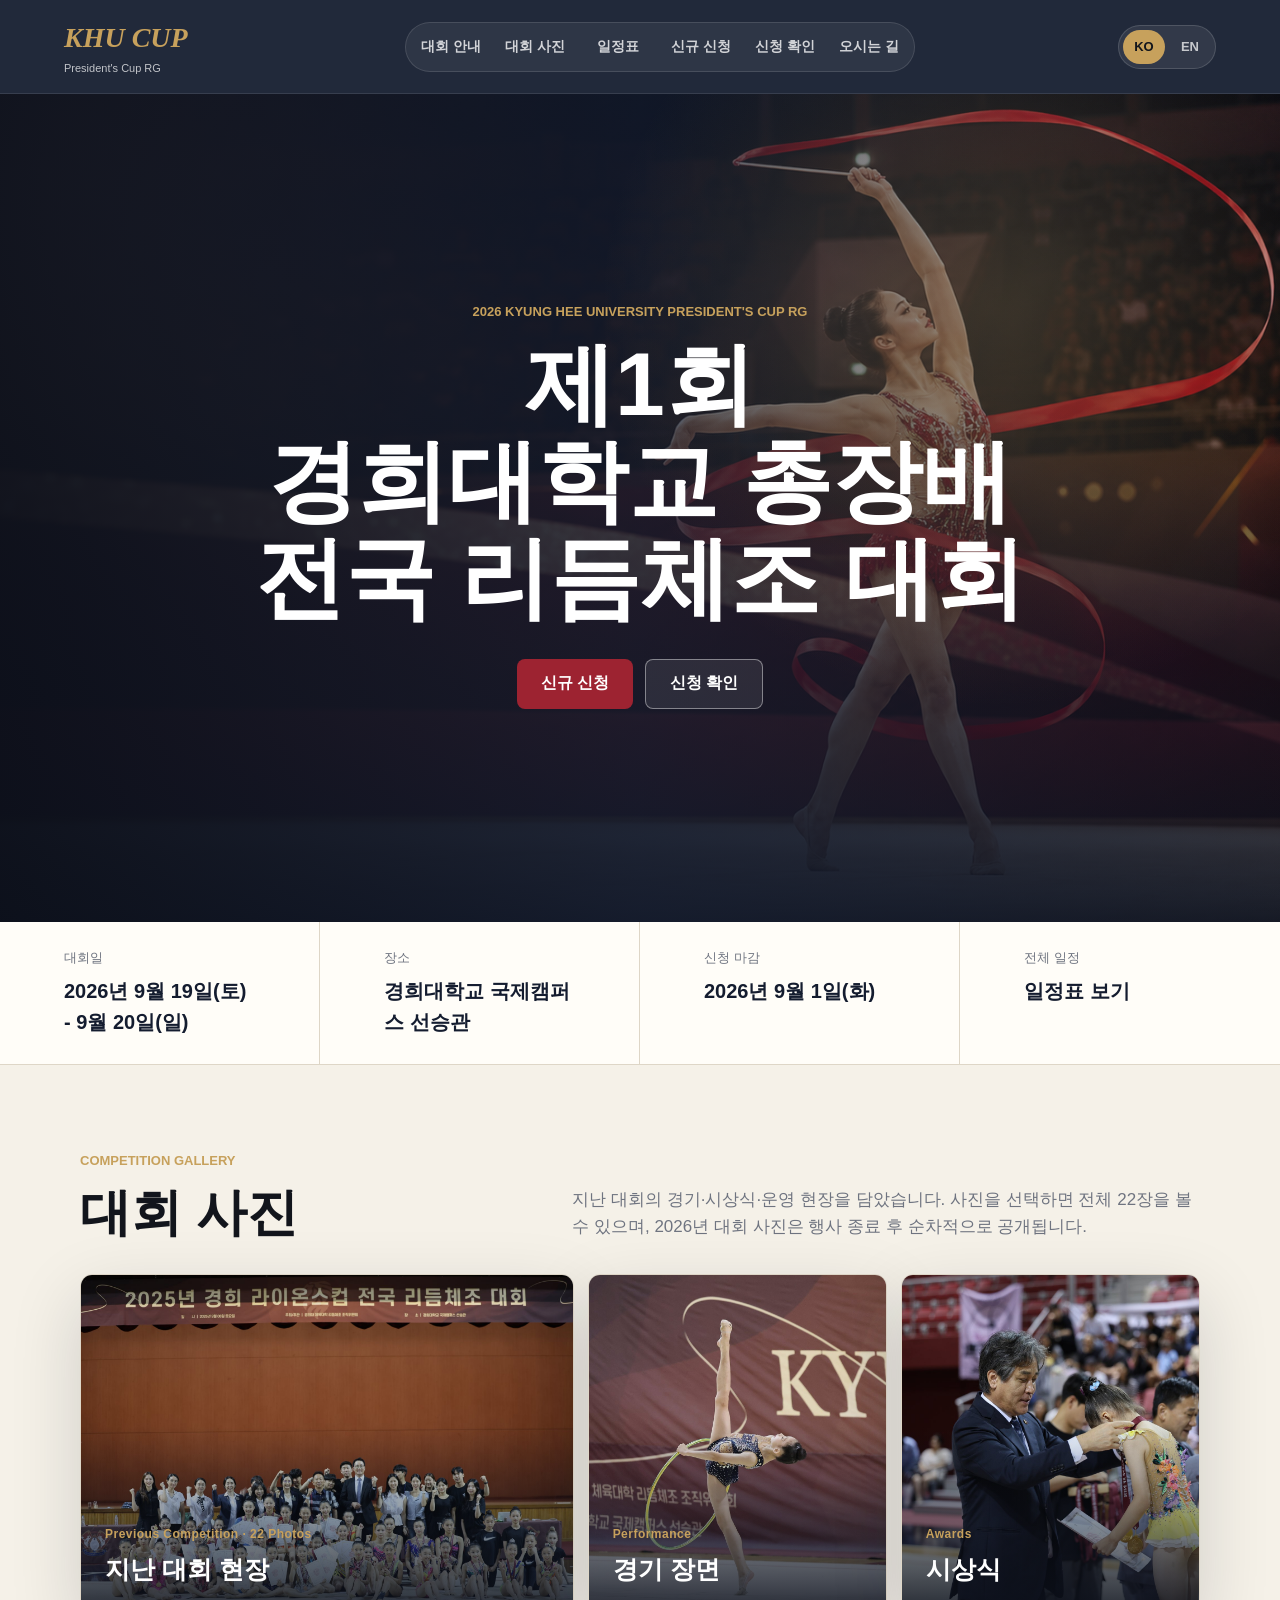
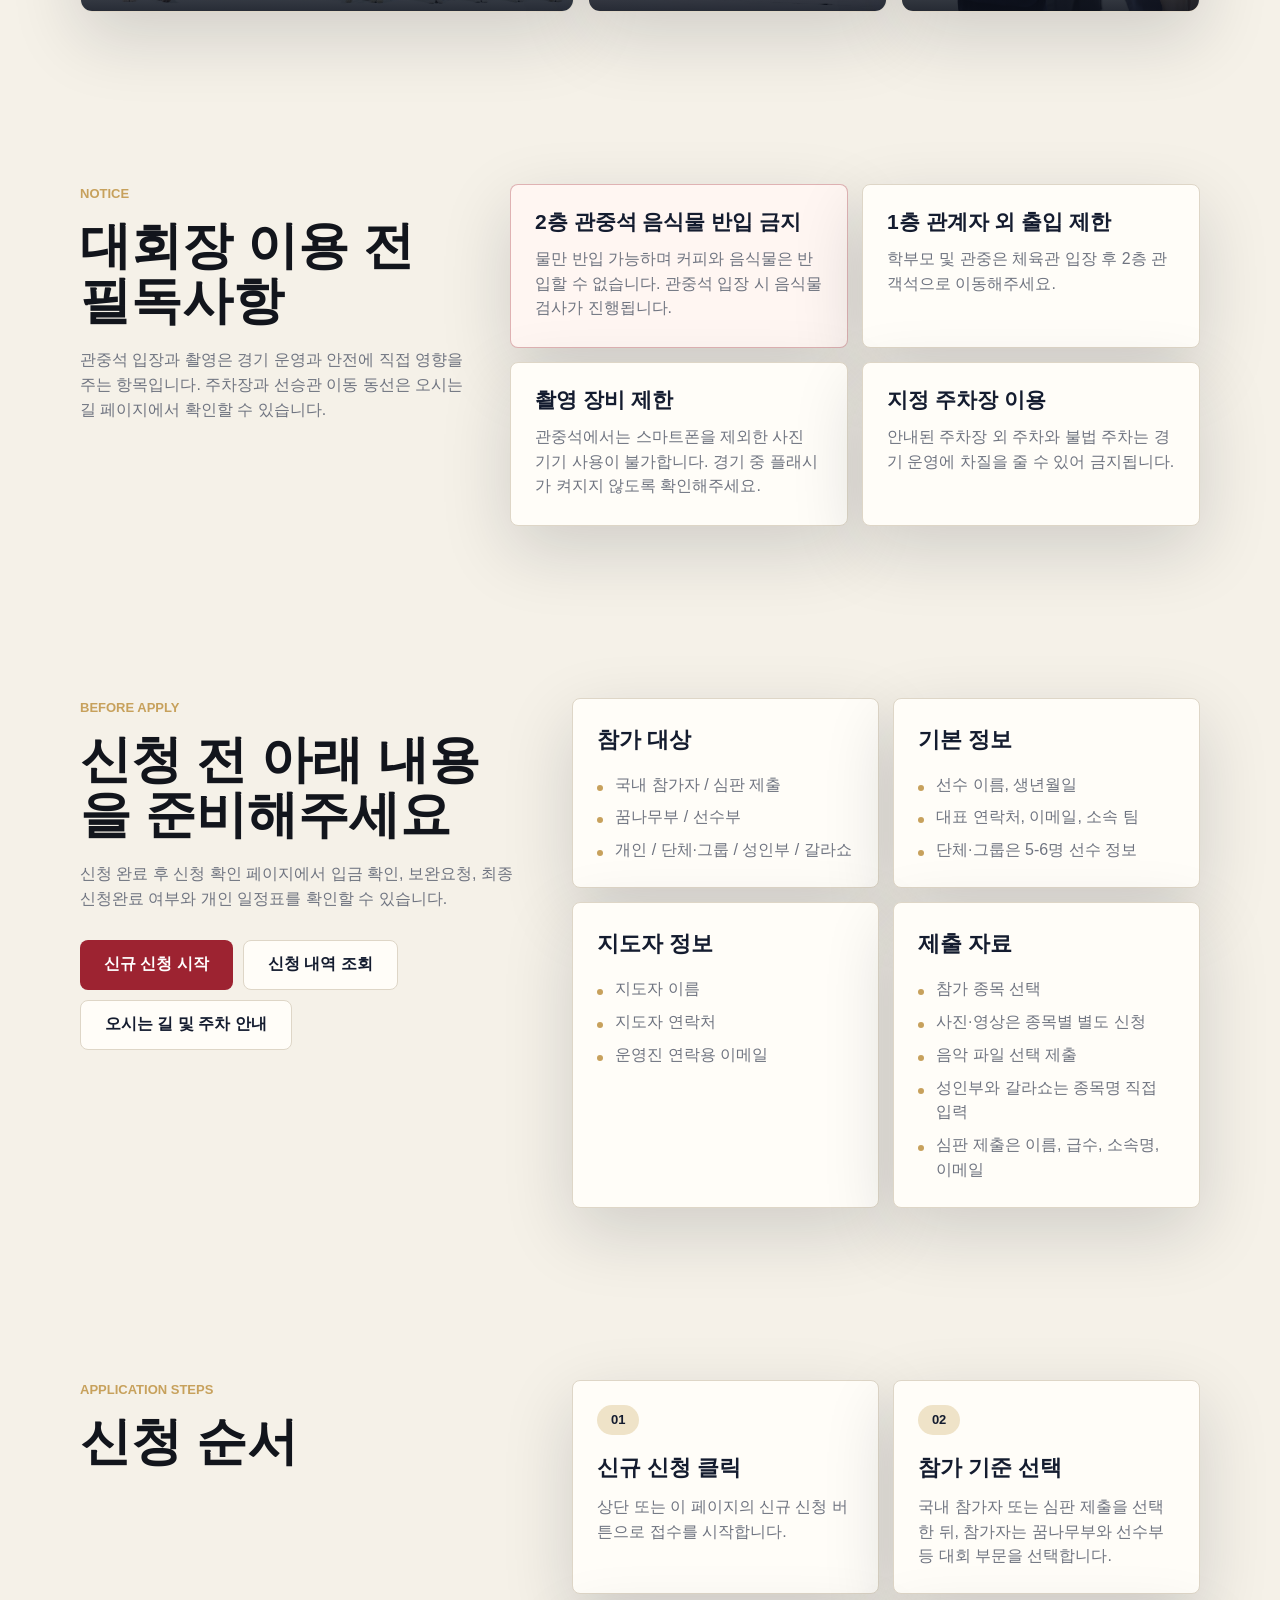
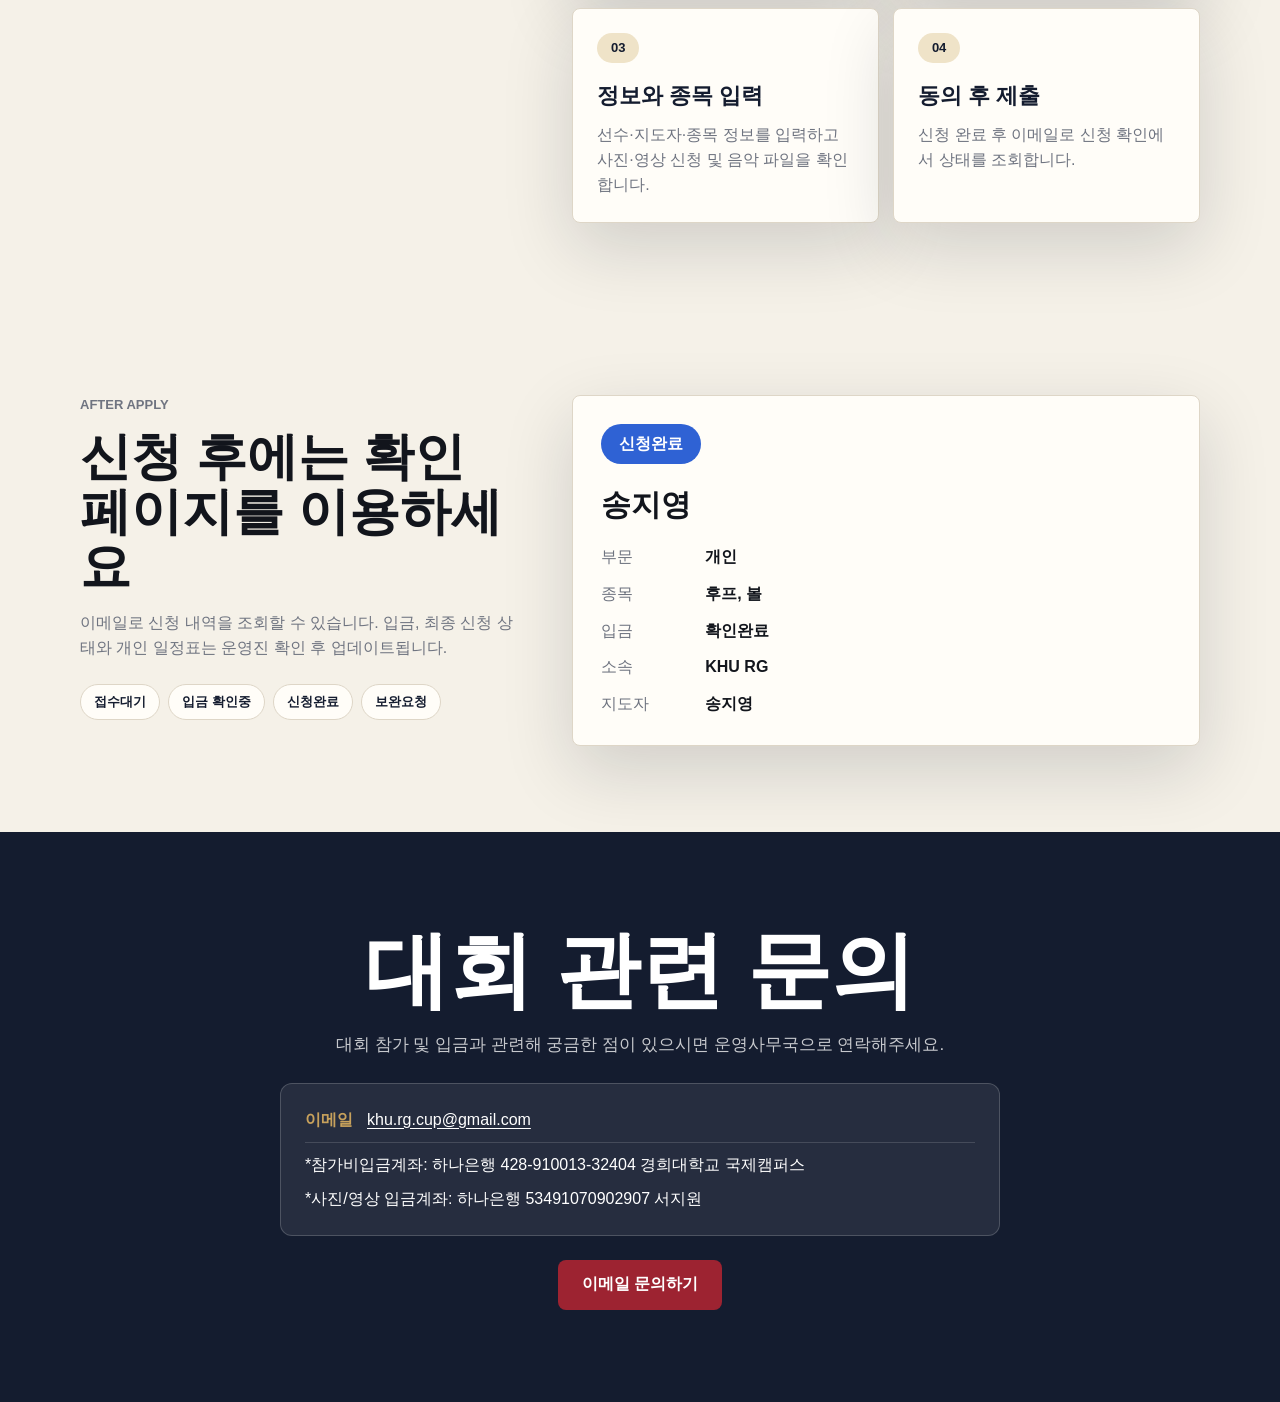
==== commit 9071ee50: "ㅋㄴㅇㄹㅋㄴㅇㅌㄹ훝ㄹ후ㄹ" ====
--- a/index.html
+++ b/index.html
@@ -274,11 +274,11 @@
       <strong>대회 관련 문의</strong>
       <p>대회 참가 및 입금과 관련해 궁금한 점이 있으시면 운영사무국으로 연락해주세요.</p>
       <div class="contact-details">
-        <p><span>이메일</span><a href="mailto:rg@khu-presidentcup.kr">rg@khu-presidentcup.kr</a></p>
+        <p><span>이메일</span><a href="mailto:khu.rg.cup@gmail.com">khu.rg.cup@gmail.com</a></p>
         <p>*참가비입금계좌: 하나은행 428-910013-32404 경희대학교 국제캠퍼스</p>
         <p>*사진/영상 입금계좌: 하나은행 53491070902907 서지원</p>
       </div>
-      <a class="btn dark" href="mailto:rg@khu-presidentcup.kr">이메일 문의하기</a>
+      <a class="btn dark" href="mailto:khu.rg.cup@gmail.com">이메일 문의하기</a>
     </footer>
 
     <script src="config.js"></script>
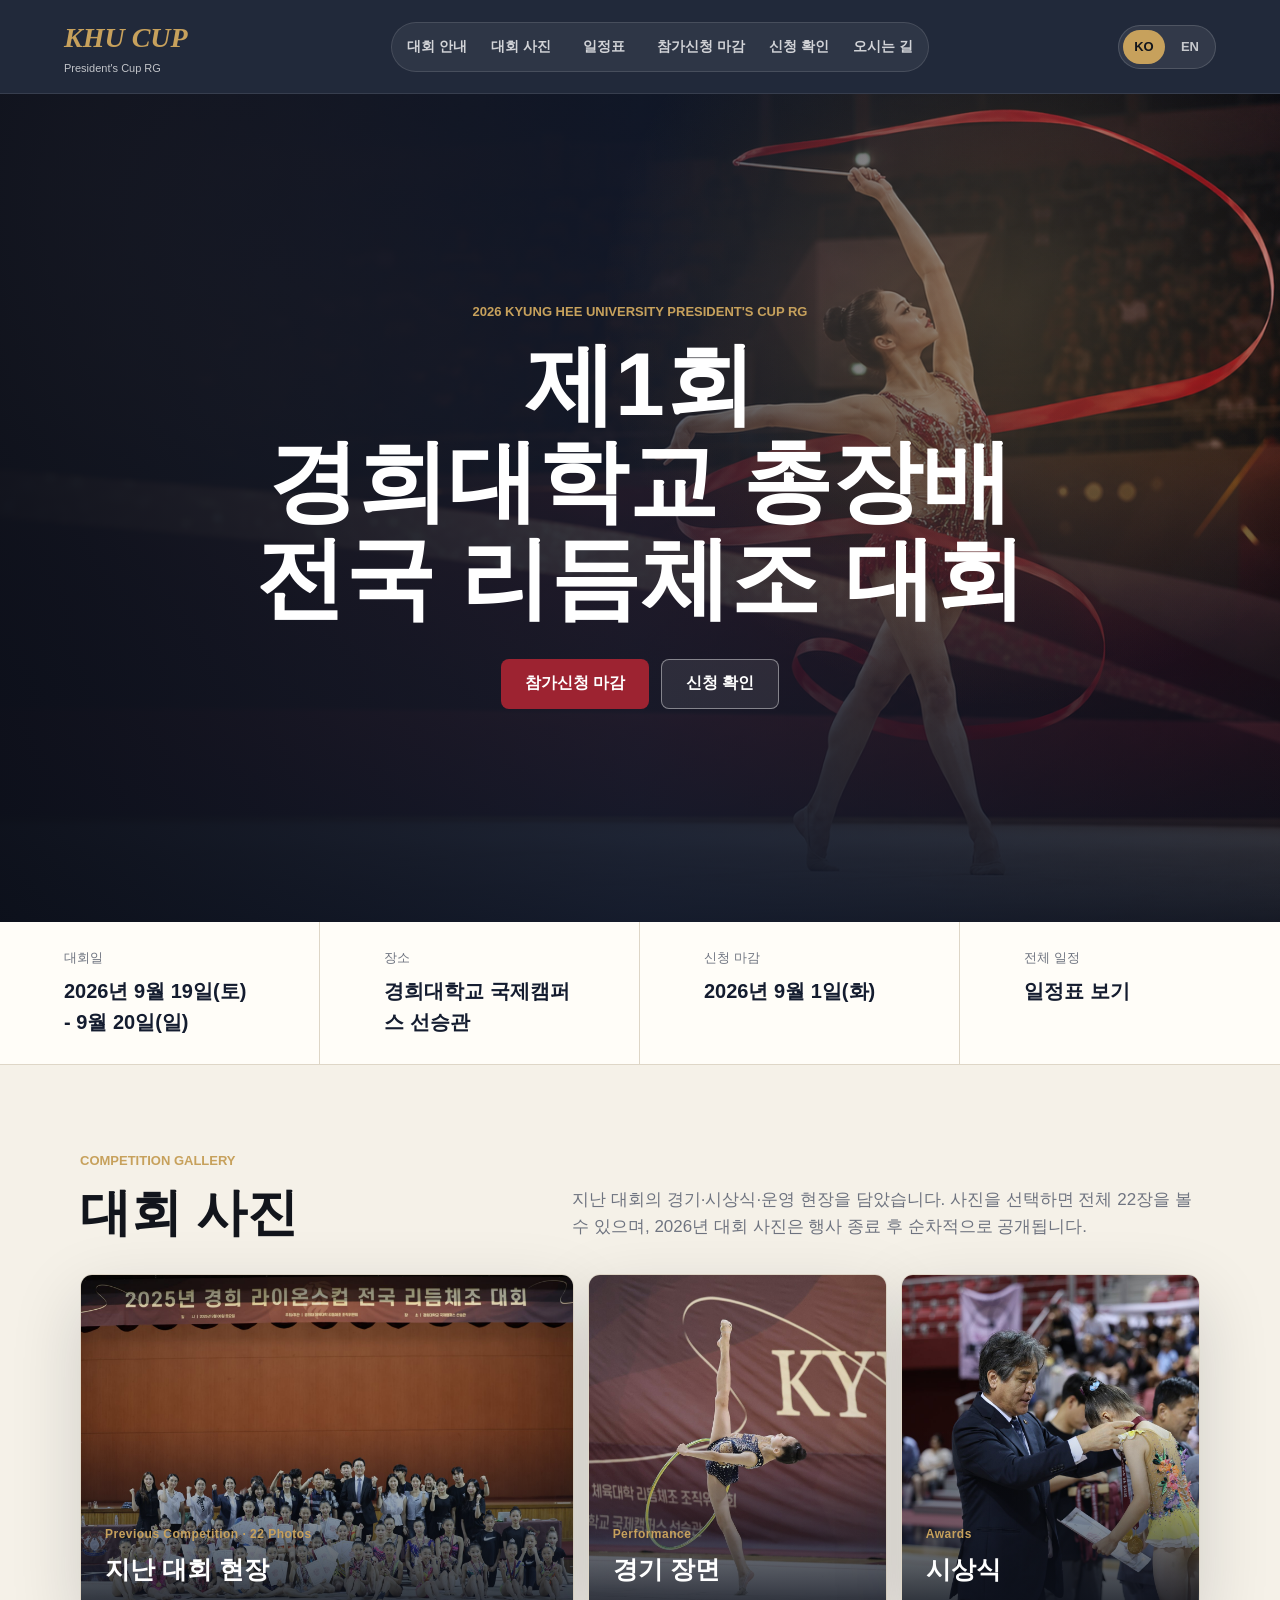
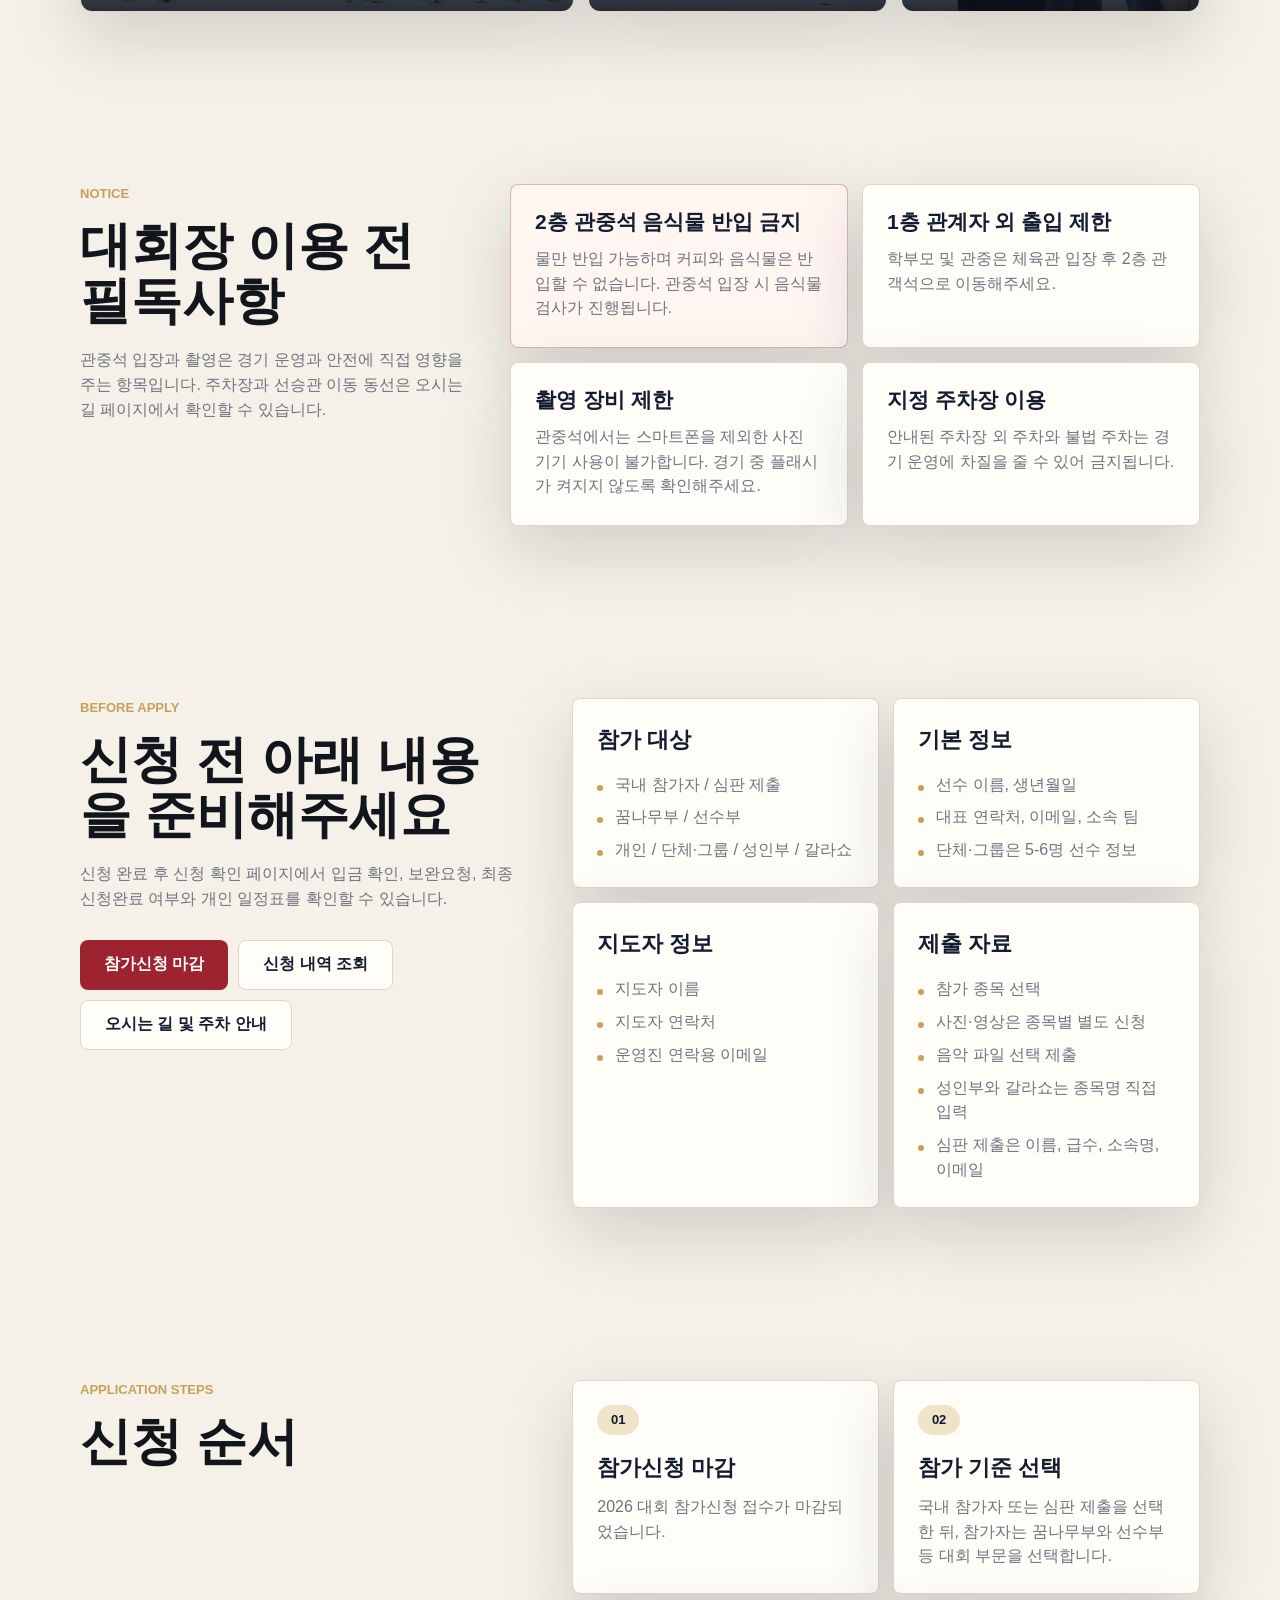
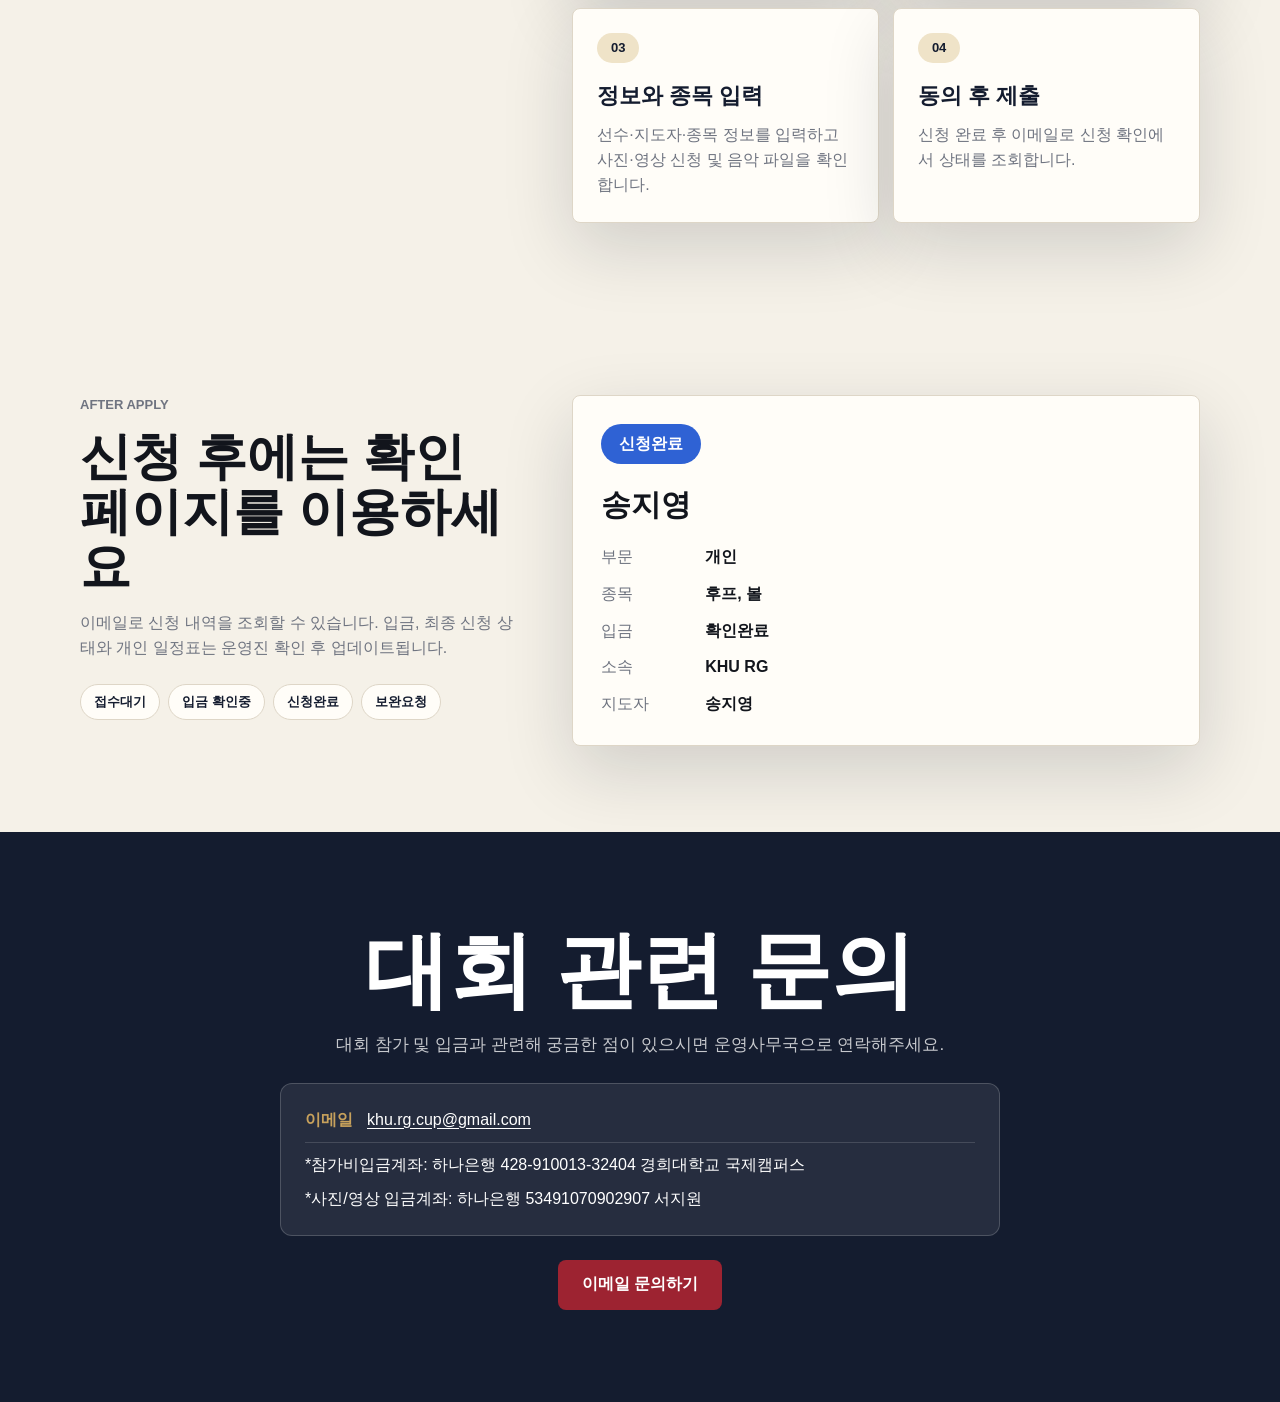
==== commit 2f1e0653: "Close participant registration" ====
--- a/index.html
+++ b/index.html
@@ -28,7 +28,7 @@
         <a href="index.html#overview">대회 안내</a>
         <a href="index.html#photos">대회 사진</a>
         <a href="schedule.html">일정표</a>
-        <a href="apply.html">신규 신청</a>
+        <a href="apply.html">참가신청 마감</a>
         <a href="check.html">신청 확인</a>
         <a href="directions.html">오시는 길</a>
       </nav>
@@ -41,7 +41,7 @@
       <a href="index.html#overview">대회 안내</a>
       <a href="index.html#photos">대회 사진</a>
       <a href="schedule.html">일정표</a>
-      <a href="apply.html">신규 신청</a>
+      <a href="apply.html">참가신청 마감</a>
       <a href="check.html">신청 확인</a>
       <a href="directions.html">오시는 길</a>
     </nav>
@@ -58,7 +58,7 @@
             <span>전국 리듬체조 대회</span>
           </h1>
           <div class="hero-actions">
-            <a class="btn primary" href="apply.html">신규 신청</a>
+            <a class="btn primary" href="apply.html">참가신청 마감</a>
             <a class="btn ghost" href="check.html">신청 확인</a>
           </div>
         </div>
@@ -154,7 +154,7 @@
             최종 신청완료 여부와 개인 일정표를 확인할 수 있습니다.
           </p>
           <div class="section-actions">
-            <a class="btn primary" href="apply.html">신규 신청 시작</a>
+            <a class="btn primary" href="apply.html">참가신청 마감</a>
             <a class="btn outline" href="check.html">신청 내역 조회</a>
             <a class="btn outline" href="directions.html">오시는 길 및 주차 안내</a>
           </div>
@@ -205,8 +205,8 @@
         <ol class="apply-flow">
           <li>
             <span>01</span>
-            <strong>신규 신청 클릭</strong>
-            <p>상단 또는 이 페이지의 신규 신청 버튼으로 접수를 시작합니다.</p>
+            <strong>참가신청 마감</strong>
+            <p>2026 대회 참가신청 접수가 마감되었습니다.</p>
           </li>
           <li>
             <span>02</span>
--- a/styles.css
+++ b/styles.css
@@ -745,6 +745,41 @@
   font-weight: 900;
   letter-spacing: 0;
   content: "KHU President's Cup RG Registration";
+}
+.application-closed {
+  grid-template-rows: auto 1fr;
+  grid-template-areas:
+    "banner"
+    "closed";
+  min-height: 500px;
+}
+.application-closed::before {
+  content: "KHU President's Cup RG Registration Closed";
+}
+.application-closed-content {
+  grid-area: closed;
+  display: grid;
+  place-items: center;
+  align-content: center;
+  gap: 14px;
+  padding: 64px 28px;
+  text-align: center;
+}
+.application-closed-content h1,
+.application-closed-content p {
+  margin: 0;
+}
+.application-closed-content h1 {
+  color: var(--navy);
+  font-size: clamp(30px, 5vw, 48px);
+}
+.application-closed-content p {
+  max-width: 680px;
+  color: var(--muted);
+  line-height: 1.75;
+}
+.application-closed-content .btn {
+  margin-top: 14px;
 }
 .stepper {
   grid-area: steps;
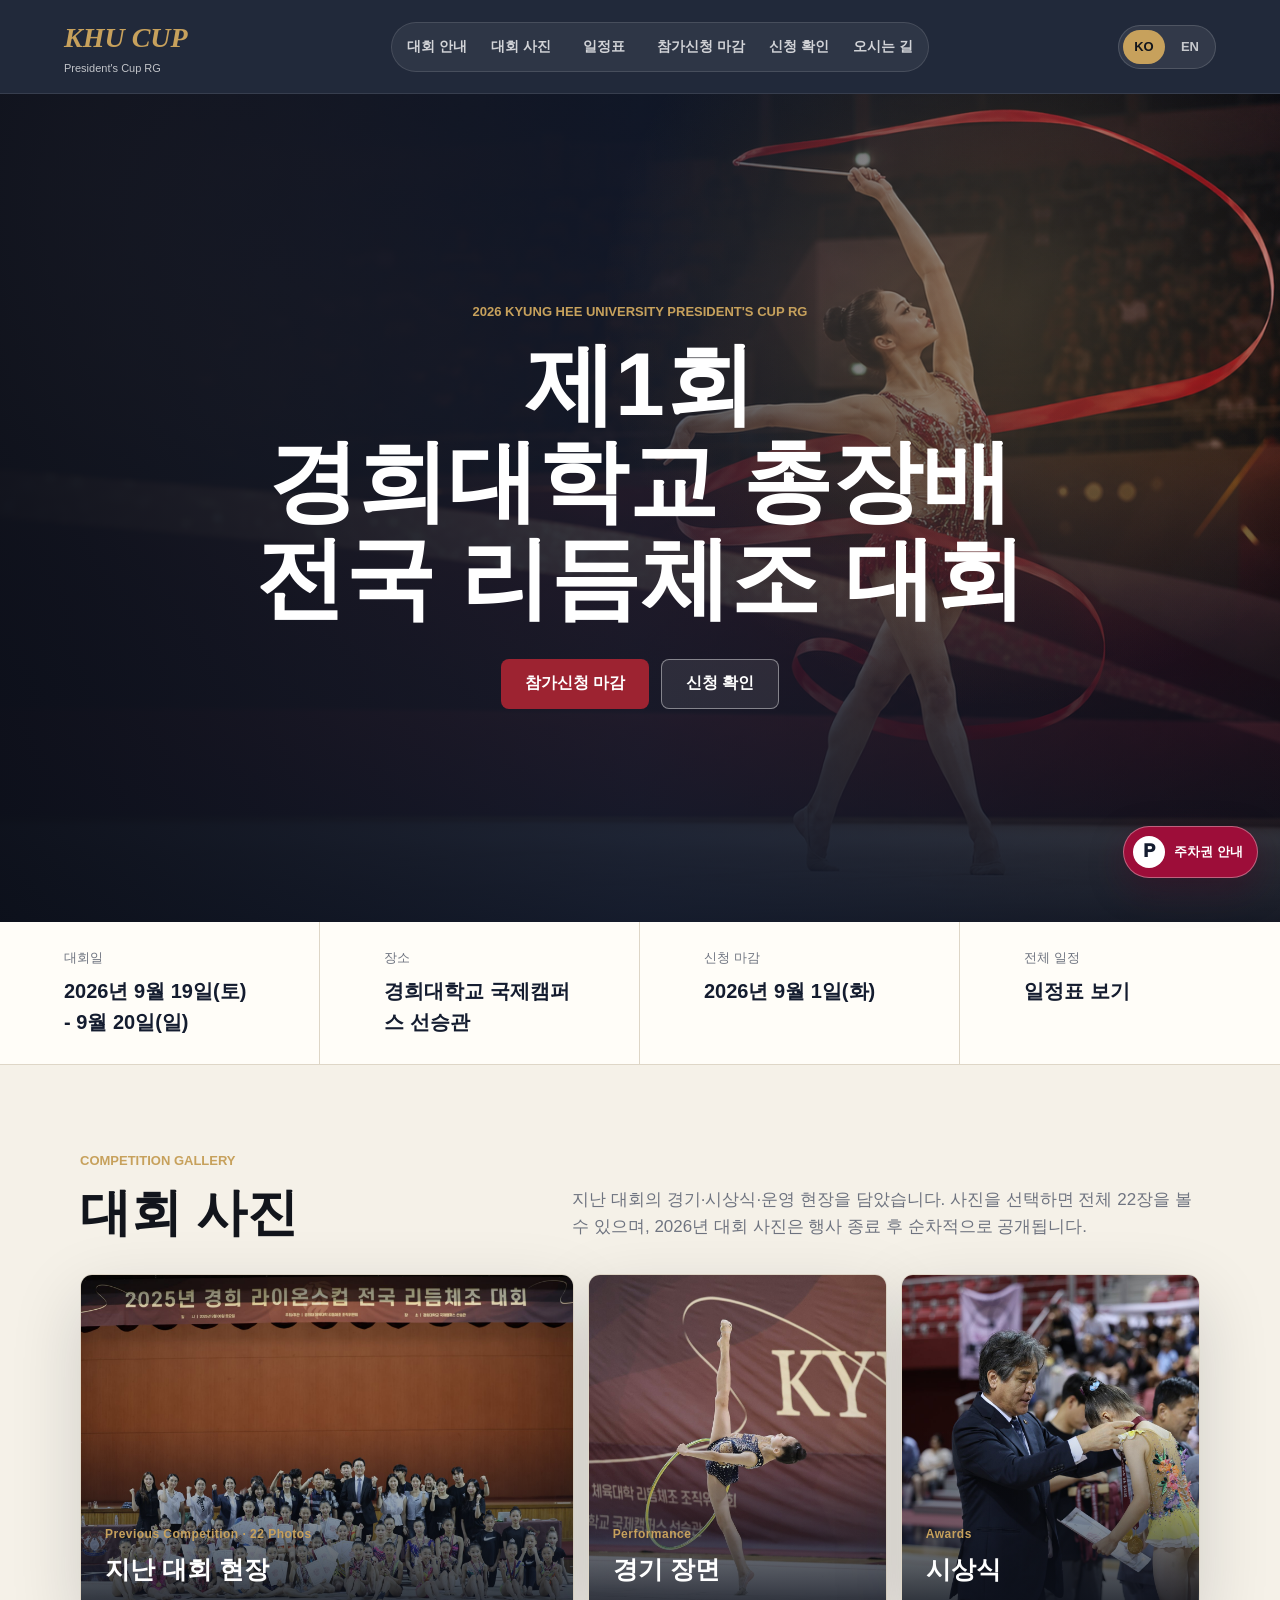
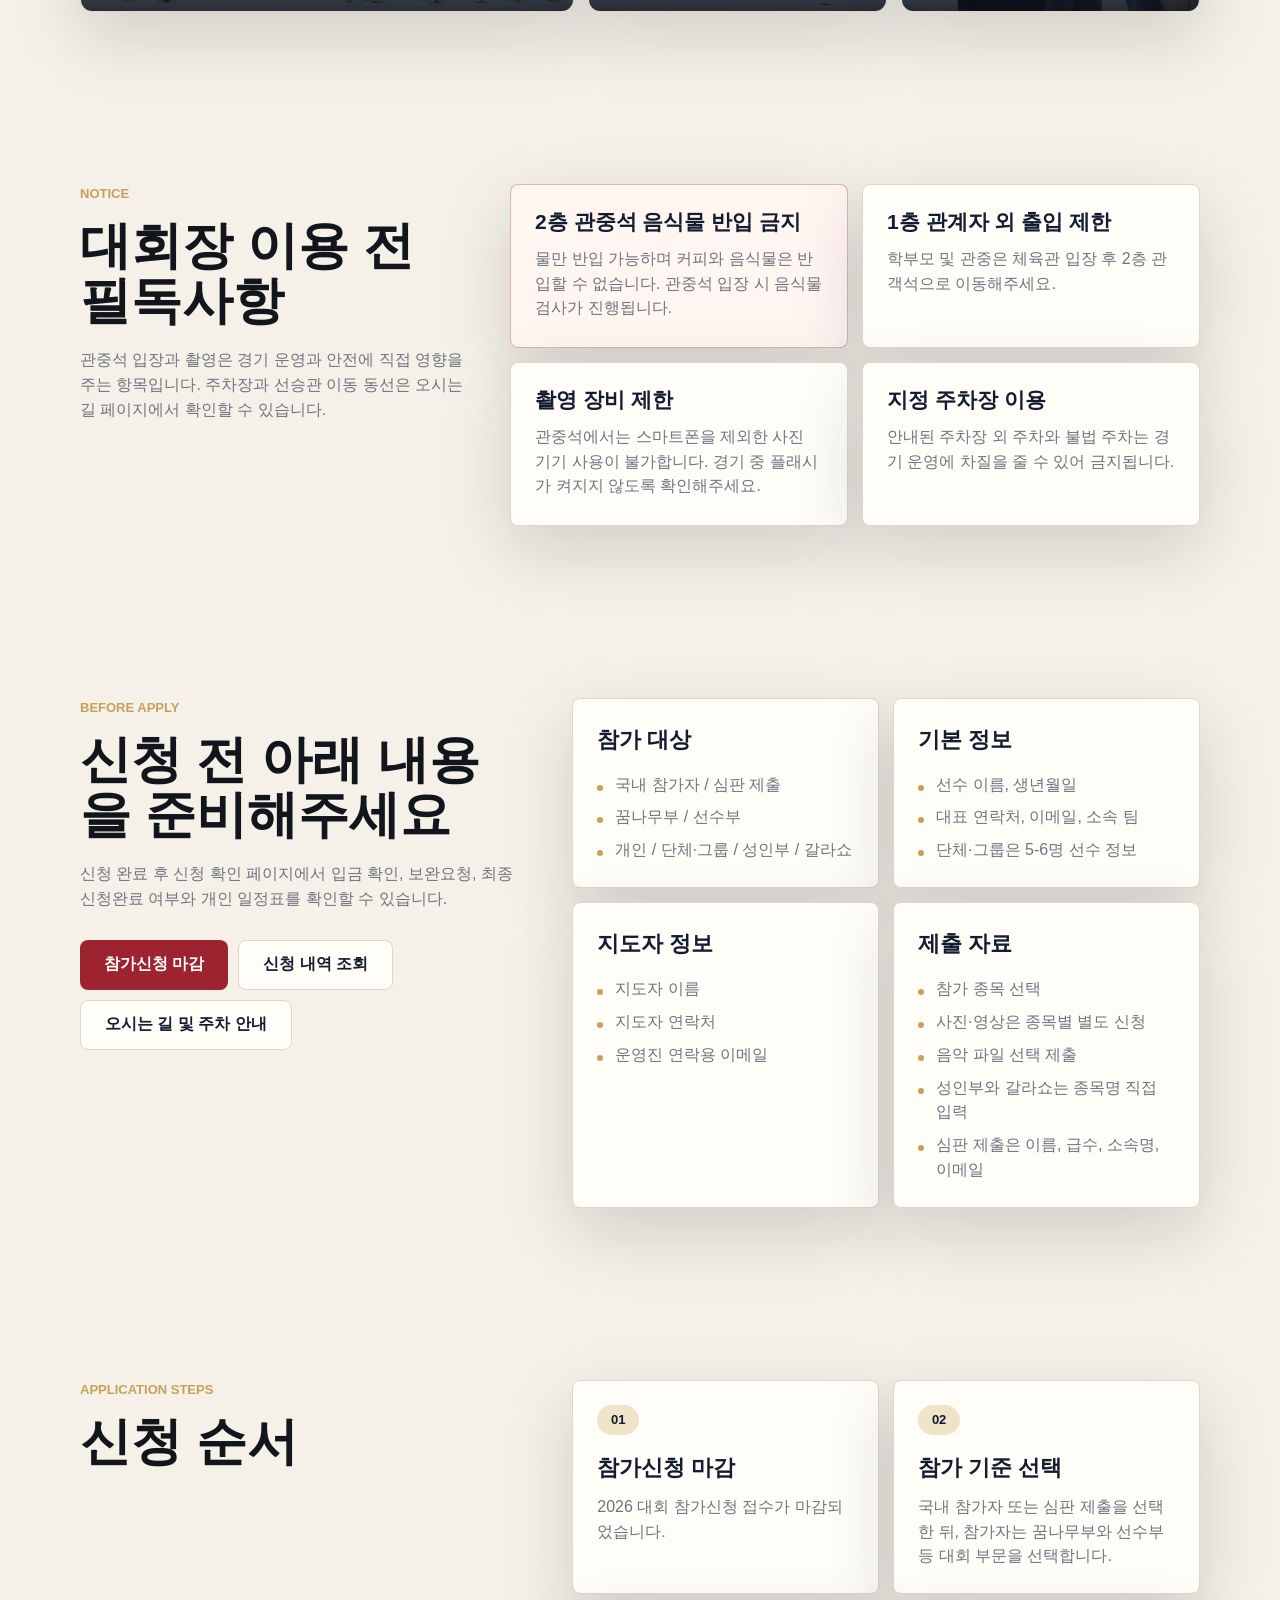
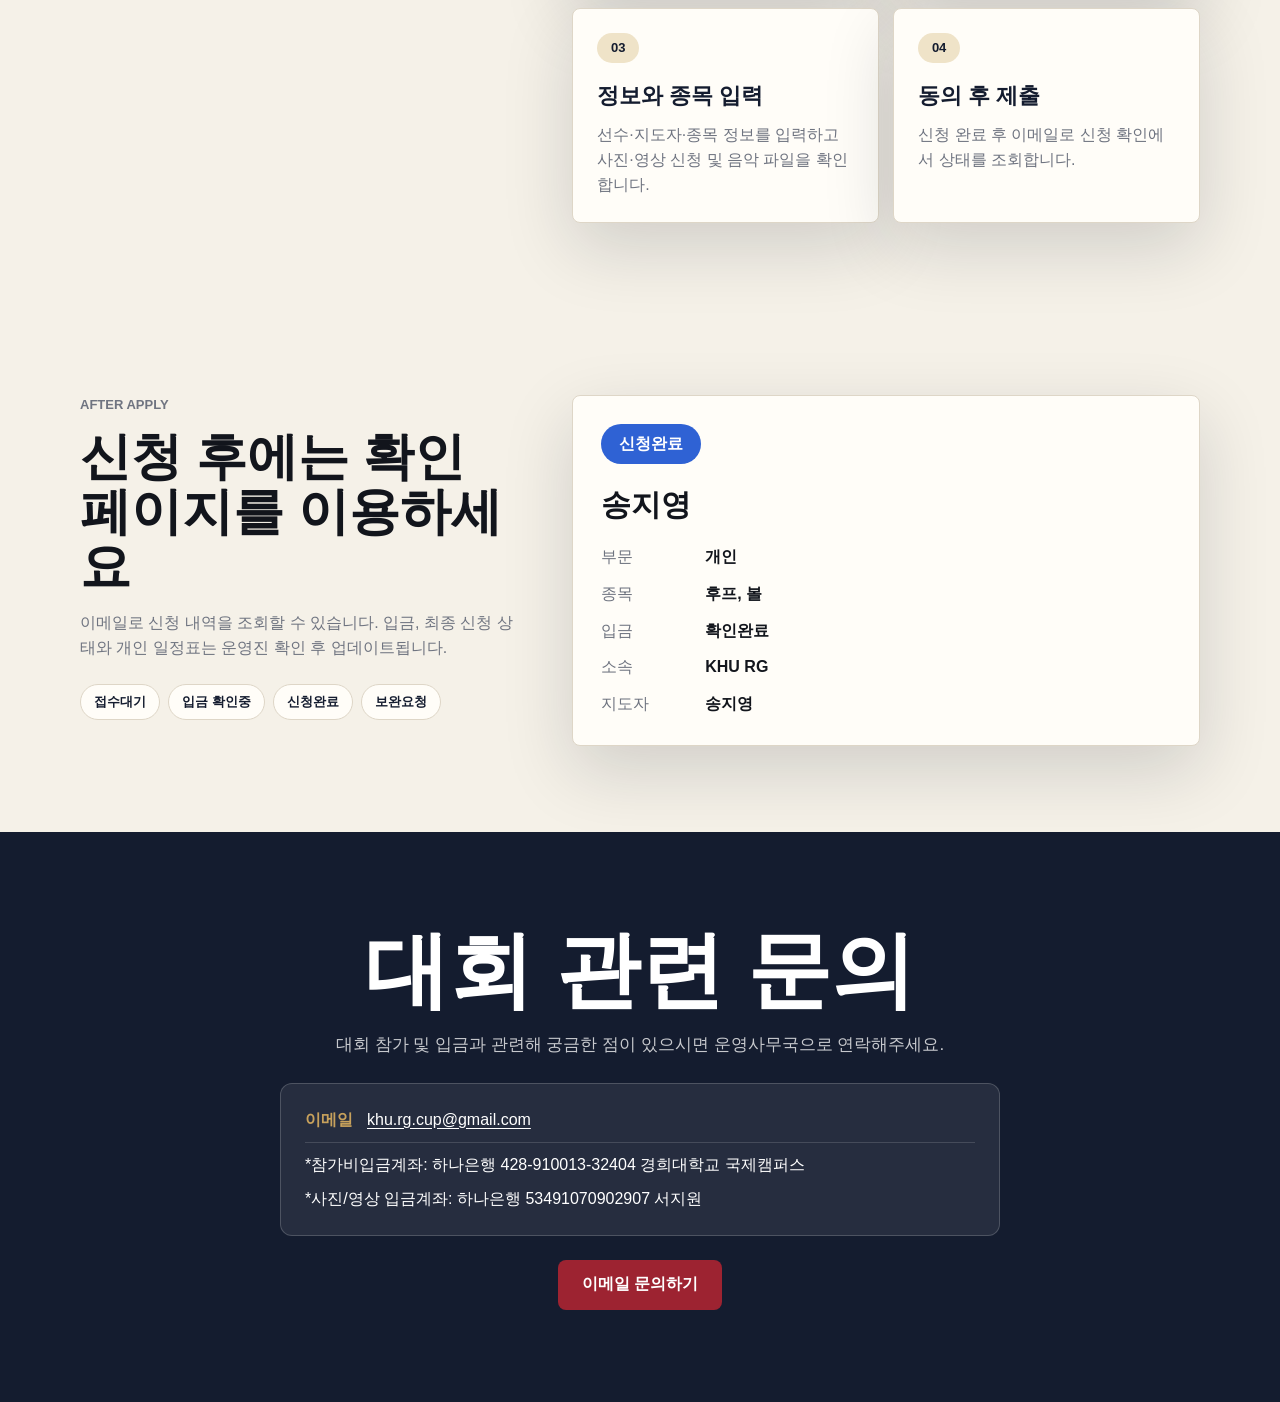
==== commit ce2977c6: "sdfsdfhsdfhㅇㄹ호ㅓㅇㅎ로ㅓ" ====
--- a/index.html
+++ b/index.html
@@ -15,7 +15,7 @@
     <meta name="twitter:title" content="제1회 경희대학교 총장배 전국 리듬체조 대회" />
     <meta name="twitter:description" content="개인, 단체/그룹, 성인부, 갈라쇼, 심판 제출 신청과 접수 확인을 안내합니다." />
     <meta name="twitter:image" content="https://khurgcup-star.github.io/khu-rg-cup/assets/hero-rg-competition.png?v=2" />
-    <link rel="stylesheet" href="styles.css?v=20260821-contact-info" />
+    <link rel="stylesheet" href="styles.css?v=20260917-schedule-parking" />
     <link rel="stylesheet" href="gallery.css?v=20260801-gallery-ui-center" />
   </head>
   <body>
@@ -282,7 +282,7 @@
     </footer>
 
     <script src="config.js"></script>
-    <script src="script.js?v=20260731-contact-compat-v2"></script>
+    <script src="script.js?v=20260917-schedule-parking"></script>
     <script src="gallery.js?v=20260801-gallery-ui-center"></script>
   </body>
 </html>
--- a/styles.css
+++ b/styles.css
@@ -1470,32 +1470,140 @@
   display: grid;
   gap: 16px;
 }
+.schedule-alert {
+  display: flex;
+  align-items: center;
+  gap: 14px;
+  margin-bottom: 18px;
+  padding: 15px 18px;
+  border: 1px solid rgba(194, 155, 75, 0.38);
+  border-radius: 10px;
+  background: rgba(255, 250, 238, 0.96);
+  color: var(--navy);
+}
+.schedule-alert strong {
+  flex: 0 0 auto;
+  color: var(--red);
+}
+.schedule-alert span {
+  color: #4b5563;
+}
 .public-schedule {
   display: grid;
-  gap: 12px;
-}
+  gap: 0;
+}
+.schedule-tabs {
+  display: grid;
+  grid-template-columns: repeat(2, minmax(0, 1fr));
+  gap: 10px;
+  margin-bottom: 14px;
+}
+.schedule-tab {
+  display: flex;
+  align-items: baseline;
+  justify-content: center;
+  gap: 10px;
+  min-height: 74px;
+  padding: 14px 20px;
+  border: 1px solid rgba(255, 255, 255, 0.22);
+  border-radius: 12px;
+  background: rgba(255, 255, 255, 0.09);
+  color: rgba(255, 255, 255, 0.68);
+  cursor: pointer;
+  transition: transform 160ms ease, background 160ms ease, color 160ms ease;
+}
+.schedule-tab:hover {
+  transform: translateY(-2px);
+  color: #fff;
+}
+.schedule-tab.active {
+  border-color: rgba(210, 169, 78, 0.82);
+  background: linear-gradient(135deg, #8d0c31, #b31948);
+  color: #fff;
+  box-shadow: 0 14px 34px rgba(70, 3, 25, 0.24);
+}
+.schedule-tab:nth-child(2).active {
+  background: linear-gradient(135deg, #102e56, #164b7f);
+}
+.schedule-tab strong {
+  font-family: Georgia, "Times New Roman", serif;
+  font-size: 34px;
+  line-height: 1;
+}
+.schedule-tab span {
+  font-size: 14px;
+  font-weight: 900;
+}
+.schedule-day-panel {
+  overflow: hidden;
+  border: 1px solid rgba(20, 48, 83, 0.16);
+  border-radius: 14px;
+  background: rgba(255, 255, 255, 0.98);
+  box-shadow: 0 18px 54px rgba(8, 22, 42, 0.18);
+}
+.schedule-table-head,
 .public-schedule-row {
   display: grid;
-  grid-template-columns: 140px 1fr;
-  gap: 6px 18px;
-  padding: 18px 20px;
-  border: 1px solid var(--line);
-  border-radius: 8px;
-  background: var(--panel);
-  box-shadow: 0 12px 34px rgba(17, 24, 39, 0.08);
+  grid-template-columns: 150px minmax(0, 1fr) 130px;
+  align-items: center;
+}
+.schedule-table-head {
+  min-height: 50px;
+  background: var(--navy);
+  color: #fff;
+  font-size: 13px;
+  font-weight: 900;
+  text-align: center;
+}
+.schedule-table-head span,
+.public-schedule-row > * {
+  padding-right: 16px;
+  padding-left: 16px;
+}
+.schedule-table-head span + span,
+.public-schedule-row > * + * {
+  border-left: 1px solid rgba(20, 48, 83, 0.12);
+}
+.schedule-table-body {
+  display: grid;
+}
+.public-schedule-row {
+  min-height: 62px;
+  border-top: 1px solid rgba(20, 48, 83, 0.12);
+  background: #fff;
+  text-align: center;
+}
+.public-schedule-row:first-child {
+  border-top: 0;
+}
+.public-schedule-row.is-highlight {
+  background: linear-gradient(90deg, rgba(143, 15, 53, 0.08), rgba(143, 15, 53, 0.025));
 }
 .public-schedule-row time {
-  grid-row: span 2;
+  color: var(--navy);
+  font-size: 15px;
+  font-weight: 900;
+}
+.public-schedule-row strong {
+  display: block;
+  color: var(--navy);
+  font-size: 16px;
+}
+.public-schedule-row small {
+  display: block;
+  margin-top: 3px;
+  color: var(--muted);
+}
+.public-schedule-row .schedule-note {
+  color: var(--muted);
+  font-size: 14px;
+  font-weight: 800;
+}
+.public-schedule-row .schedule-note.is-open {
   color: var(--red);
-  font-size: 13px;
-  font-weight: 900;
-}
-.public-schedule-row strong {
-  color: var(--navy);
-  font-size: 18px;
-}
-.public-schedule-row span {
-  color: var(--muted);
+  font-family: Georgia, "Times New Roman", serif;
+  font-size: 16px;
+  font-style: italic;
 }
 .contact-cta {
   margin-top: 52px;
@@ -1531,6 +1639,194 @@
   display: flex;
   flex-wrap: wrap;
   gap: 10px;
+}
+
+body.parking-modal-open {
+  overflow: hidden;
+}
+.parking-quick-button {
+  position: fixed;
+  right: 22px;
+  bottom: 22px;
+  z-index: 850;
+  display: flex;
+  align-items: center;
+  gap: 9px;
+  padding: 9px 14px 9px 9px;
+  border: 1px solid rgba(255, 255, 255, 0.35);
+  border-radius: 999px;
+  background: #9d0d39;
+  color: #fff;
+  box-shadow: 0 12px 34px rgba(72, 4, 28, 0.34);
+  cursor: pointer;
+}
+.parking-quick-button > span {
+  display: grid;
+  width: 32px;
+  height: 32px;
+  place-items: center;
+  border-radius: 50%;
+  background: #fff;
+  color: var(--navy);
+  font-size: 18px;
+  font-weight: 950;
+}
+.parking-quick-button strong {
+  font-size: 13px;
+}
+.parking-quick-button:hover {
+  transform: translateY(-2px);
+}
+.parking-modal {
+  position: fixed;
+  inset: 0;
+  z-index: 1000;
+  display: grid;
+  place-items: center;
+  padding: 24px;
+  background: rgba(5, 18, 35, 0.76);
+  backdrop-filter: blur(8px);
+}
+.parking-modal-card {
+  position: relative;
+  width: min(620px, calc(100vw - 48px));
+  min-width: 0;
+  max-height: calc(100vh - 48px);
+  overflow-y: auto;
+  padding: 34px;
+  border: 1px solid rgba(210, 169, 78, 0.5);
+  border-radius: 18px;
+  background: #fffdf9;
+  box-shadow: 0 28px 90px rgba(0, 0, 0, 0.38);
+}
+.parking-modal-close {
+  position: absolute;
+  top: 14px;
+  right: 14px;
+  display: grid;
+  width: 38px;
+  height: 38px;
+  place-items: center;
+  border: 0;
+  border-radius: 50%;
+  background: #eef1f5;
+  color: var(--navy);
+  cursor: pointer;
+  font-size: 26px;
+  line-height: 1;
+}
+.parking-modal-eyebrow {
+  margin: 0 0 8px;
+  color: var(--red);
+  font-size: 11px;
+  font-weight: 950;
+  letter-spacing: 0.2em;
+}
+.parking-modal h2 {
+  margin: 0;
+  padding-right: 38px;
+  color: var(--navy);
+  font-size: clamp(28px, 5vw, 40px);
+  line-height: 1.12;
+}
+.parking-modal-lead {
+  margin: 12px 0 22px;
+  color: var(--red);
+  font-weight: 900;
+}
+.parking-fees {
+  display: grid;
+  grid-template-columns: repeat(3, minmax(0, 1fr));
+  overflow: hidden;
+  border: 1px solid rgba(20, 48, 83, 0.15);
+  border-radius: 12px;
+  background: #fff;
+}
+.parking-fees div {
+  display: grid;
+  gap: 5px;
+  padding: 17px 10px;
+  text-align: center;
+}
+.parking-fees div + div {
+  border-left: 1px solid rgba(20, 48, 83, 0.15);
+}
+.parking-fees span {
+  color: var(--red);
+  font-size: 13px;
+  font-weight: 900;
+}
+.parking-fees strong {
+  color: var(--navy);
+  font-family: Georgia, "Times New Roman", serif;
+  font-size: 22px;
+}
+.parking-account {
+  display: grid;
+  grid-template-columns: 1fr auto;
+  gap: 4px 16px;
+  margin-top: 14px;
+  padding: 18px;
+  border-radius: 12px;
+  background: #eef3f8;
+}
+.parking-account span,
+.parking-account small {
+  color: var(--muted);
+}
+.parking-account strong {
+  color: var(--navy);
+  font-size: 21px;
+}
+.parking-account button {
+  grid-column: 2;
+  grid-row: 1 / span 3;
+  align-self: center;
+  padding: 10px 12px;
+  border: 1px solid rgba(20, 48, 83, 0.18);
+  border-radius: 8px;
+  background: #fff;
+  color: var(--navy);
+  cursor: pointer;
+  font-weight: 900;
+}
+.parking-warnings {
+  display: grid;
+  gap: 9px;
+  margin: 14px 0;
+  padding: 0;
+  list-style: none;
+}
+.parking-warnings li {
+  display: grid;
+  gap: 3px;
+  padding: 13px 15px;
+  border-left: 4px solid var(--red);
+  border-radius: 6px;
+  background: #faf1f3;
+}
+.parking-warnings strong {
+  color: var(--red);
+}
+.parking-warnings span {
+  color: var(--navy);
+  font-size: 14px;
+}
+.parking-modal-footnote {
+  margin: 0;
+  color: var(--muted);
+  font-size: 13px;
+}
+.parking-route-link {
+  display: block;
+  margin-top: 18px;
+  padding: 13px 16px;
+  border-radius: 9px;
+  background: var(--navy);
+  color: #fff;
+  text-align: center;
+  text-decoration: none;
+  font-weight: 900;
 }
 
 .info-shell {
@@ -2151,11 +2447,50 @@
   .hero-copy { font-size: 16px; }
   .contact-details { padding: 20px 18px; font-size: 14px; }
   .check-card { padding: 28px 18px; }
+  .schedule-alert {
+    align-items: flex-start;
+    flex-direction: column;
+    gap: 4px;
+  }
+  .schedule-tab {
+    min-height: 64px;
+    padding: 12px 8px;
+  }
+  .schedule-tab strong { font-size: 27px; }
+  .schedule-table-head,
   .public-schedule-row {
+    grid-template-columns: 84px minmax(0, 1fr) 72px;
+  }
+  .schedule-table-head span,
+  .public-schedule-row > * {
+    padding-right: 8px;
+    padding-left: 8px;
+  }
+  .schedule-table-head { font-size: 11px; }
+  .public-schedule-row { min-height: 68px; }
+  .public-schedule-row time { font-size: 12px; }
+  .public-schedule-row strong { font-size: 14px; }
+  .public-schedule-row .schedule-note { font-size: 12px; }
+  .parking-quick-button {
+    right: 14px;
+    bottom: 14px;
+  }
+  .parking-modal { padding: 12px; }
+  .parking-modal-card {
+    width: calc(100vw - 24px);
+    max-height: calc(100vh - 24px);
+    padding: 28px 18px 22px;
+    border-radius: 14px;
+  }
+  .parking-fees strong { font-size: 17px; }
+  .parking-account {
     grid-template-columns: 1fr;
   }
-  .public-schedule-row time {
+  .parking-account strong { font-size: 18px; }
+  .parking-account button {
+    grid-column: 1;
     grid-row: auto;
+    margin-top: 8px;
   }
   .result-head { display: grid; }
   .directions-hero > div:first-child,
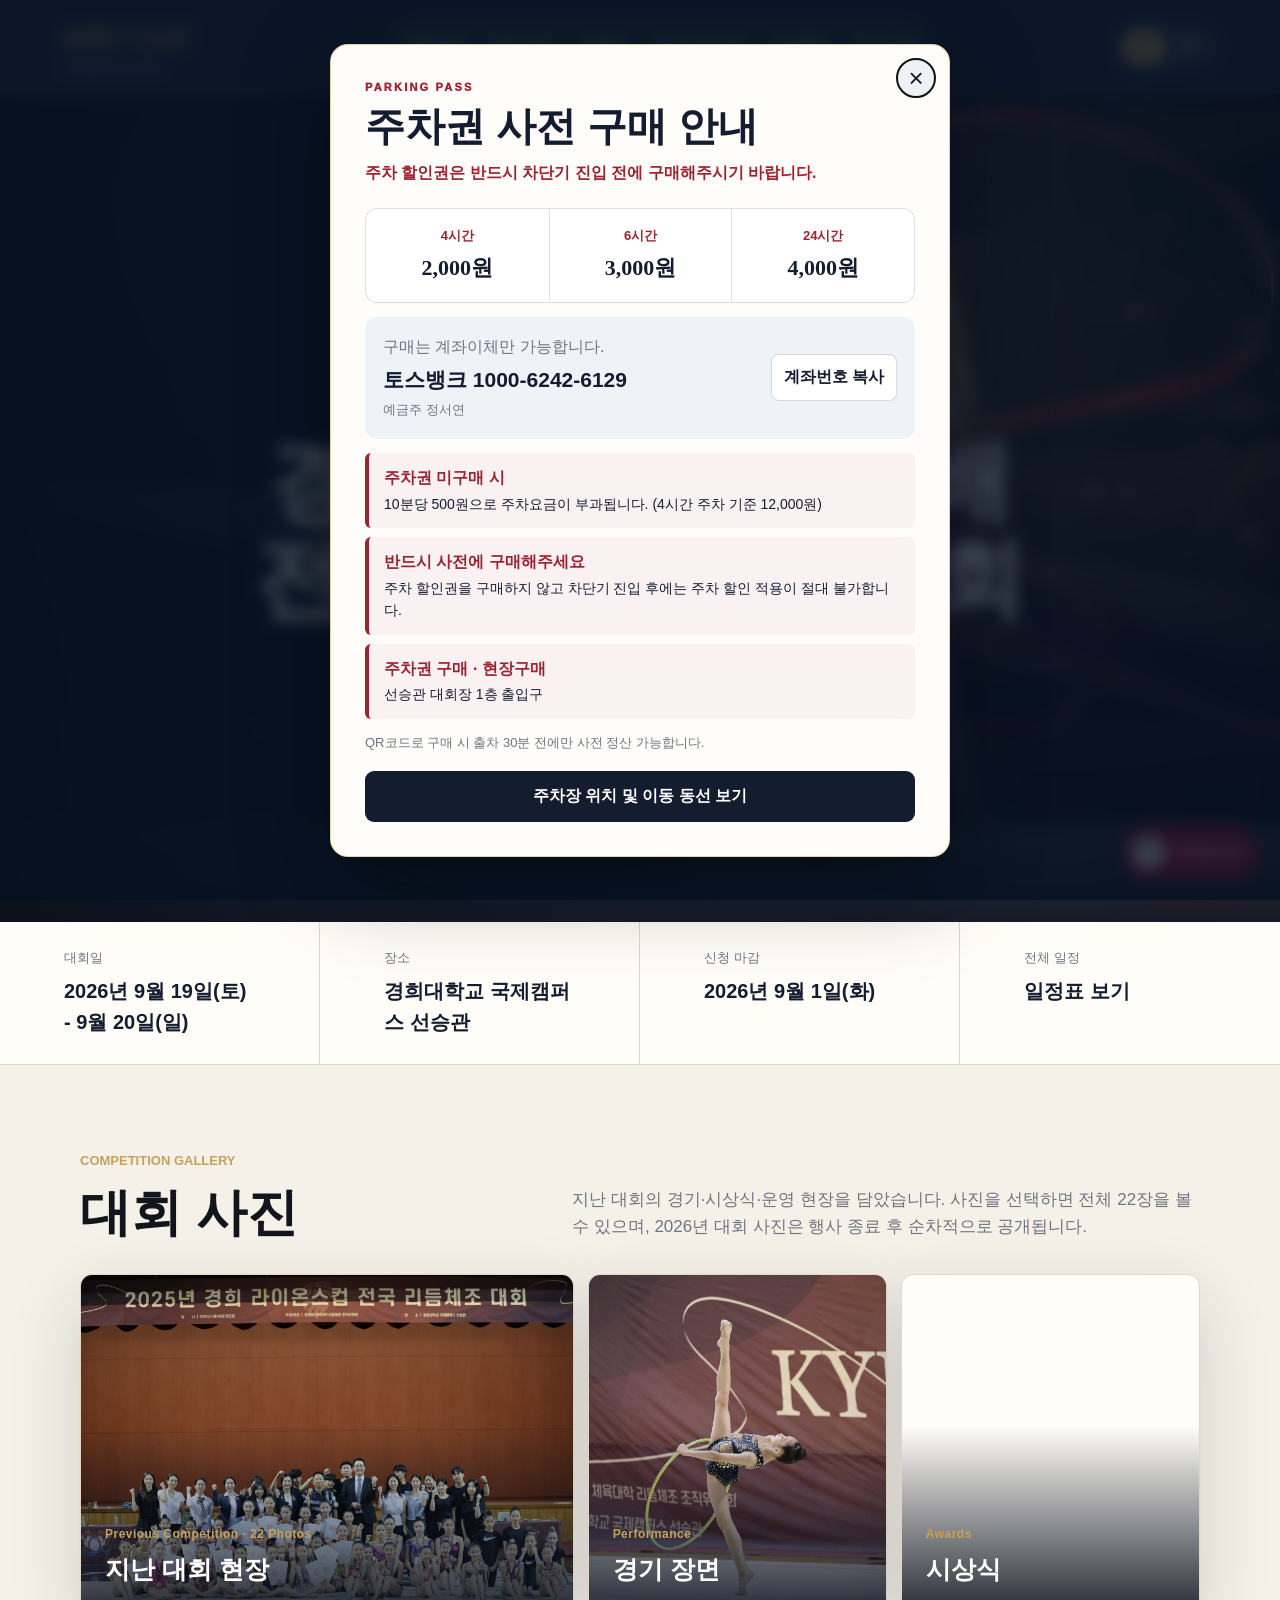
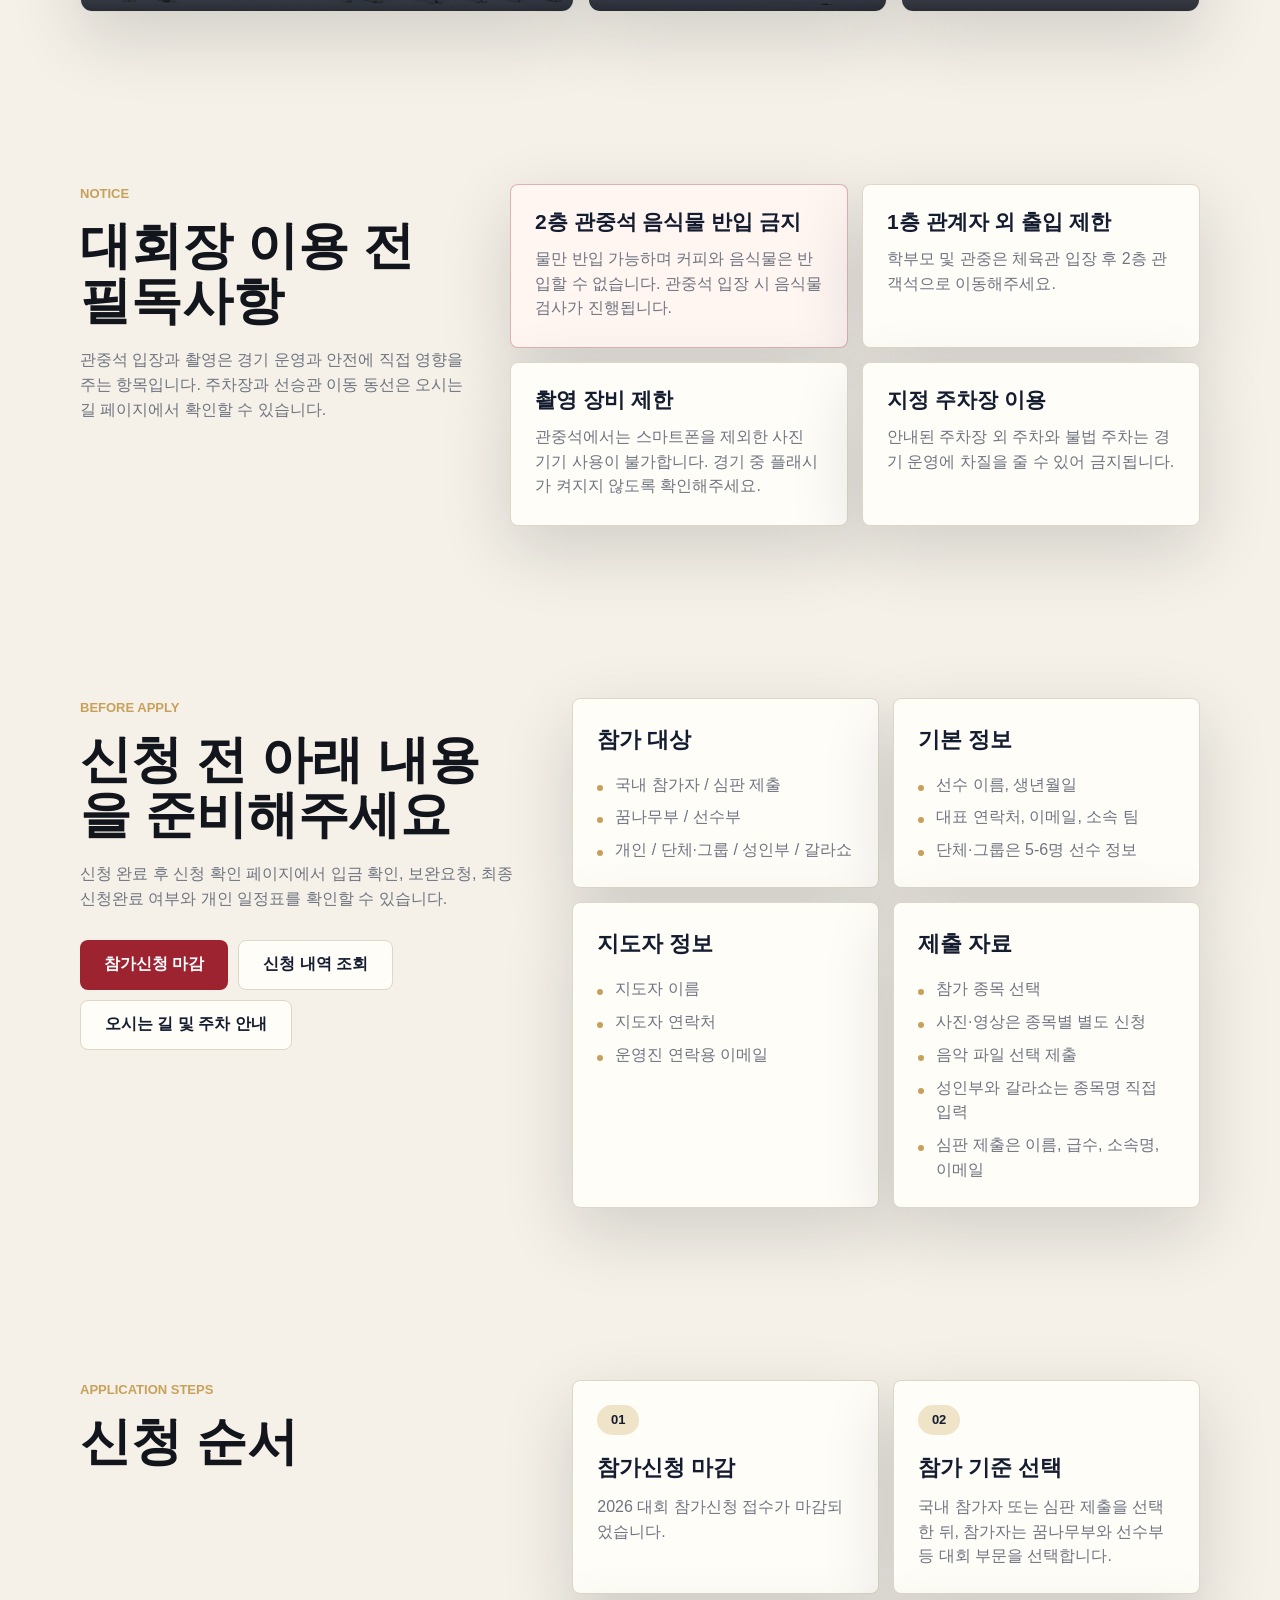
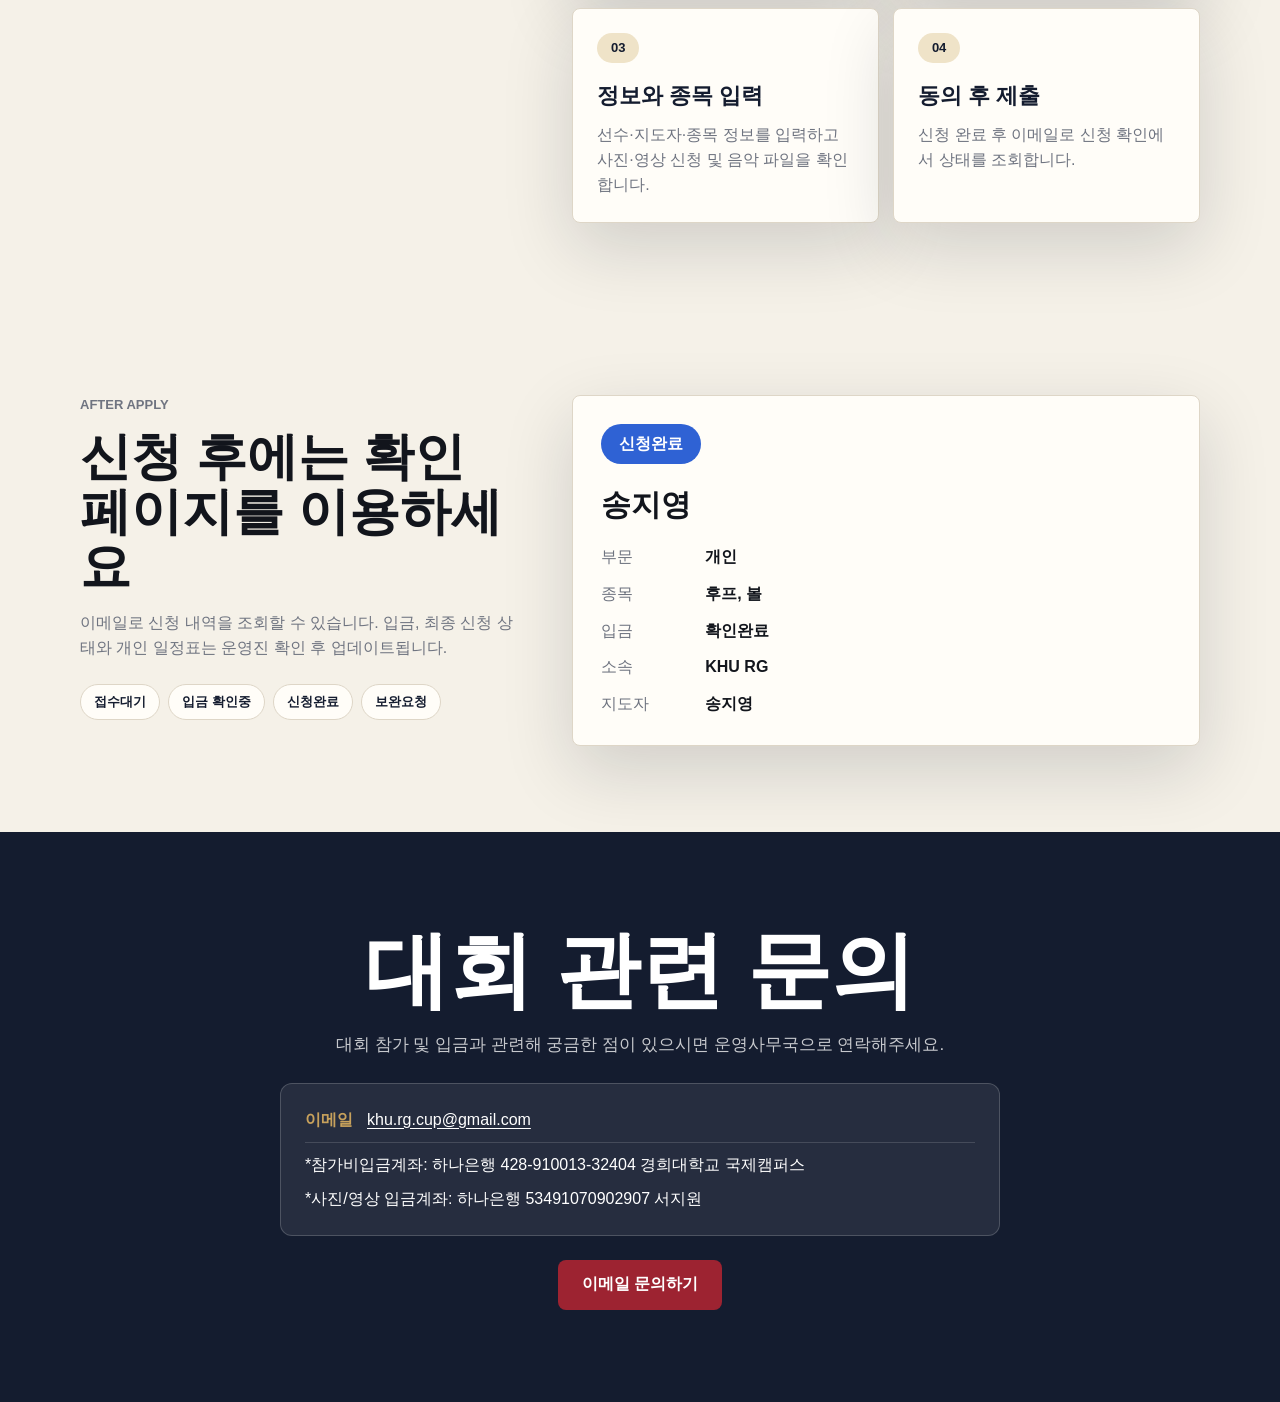
==== commit 42b4f860: "ㄾ헟ㄹ헐ㅊㅎ털ㅊ허" ====
--- a/index.html
+++ b/index.html
@@ -15,7 +15,7 @@
     <meta name="twitter:title" content="제1회 경희대학교 총장배 전국 리듬체조 대회" />
     <meta name="twitter:description" content="개인, 단체/그룹, 성인부, 갈라쇼, 심판 제출 신청과 접수 확인을 안내합니다." />
     <meta name="twitter:image" content="https://khurgcup-star.github.io/khu-rg-cup/assets/hero-rg-competition.png?v=2" />
-    <link rel="stylesheet" href="styles.css?v=20260917-schedule-parking" />
+    <link rel="stylesheet" href="styles.css?v=20260917-parking-popup-v2" />
     <link rel="stylesheet" href="gallery.css?v=20260801-gallery-ui-center" />
   </head>
   <body>
@@ -282,7 +282,7 @@
     </footer>
 
     <script src="config.js"></script>
-    <script src="script.js?v=20260917-schedule-parking"></script>
+    <script src="script.js?v=20260917-parking-popup-v2"></script>
     <script src="gallery.js?v=20260801-gallery-ui-center"></script>
   </body>
 </html>
--- a/styles.css
+++ b/styles.css
@@ -1698,6 +1698,11 @@
   border-radius: 18px;
   background: #fffdf9;
   box-shadow: 0 28px 90px rgba(0, 0, 0, 0.38);
+  animation: parking-card-in 260ms cubic-bezier(0.2, 0.9, 0.25, 1.18) both;
+}
+@keyframes parking-card-in {
+  from { transform: translateY(24px) scale(0.94); }
+  to { transform: translateY(0) scale(1); }
 }
 .parking-modal-close {
   position: absolute;
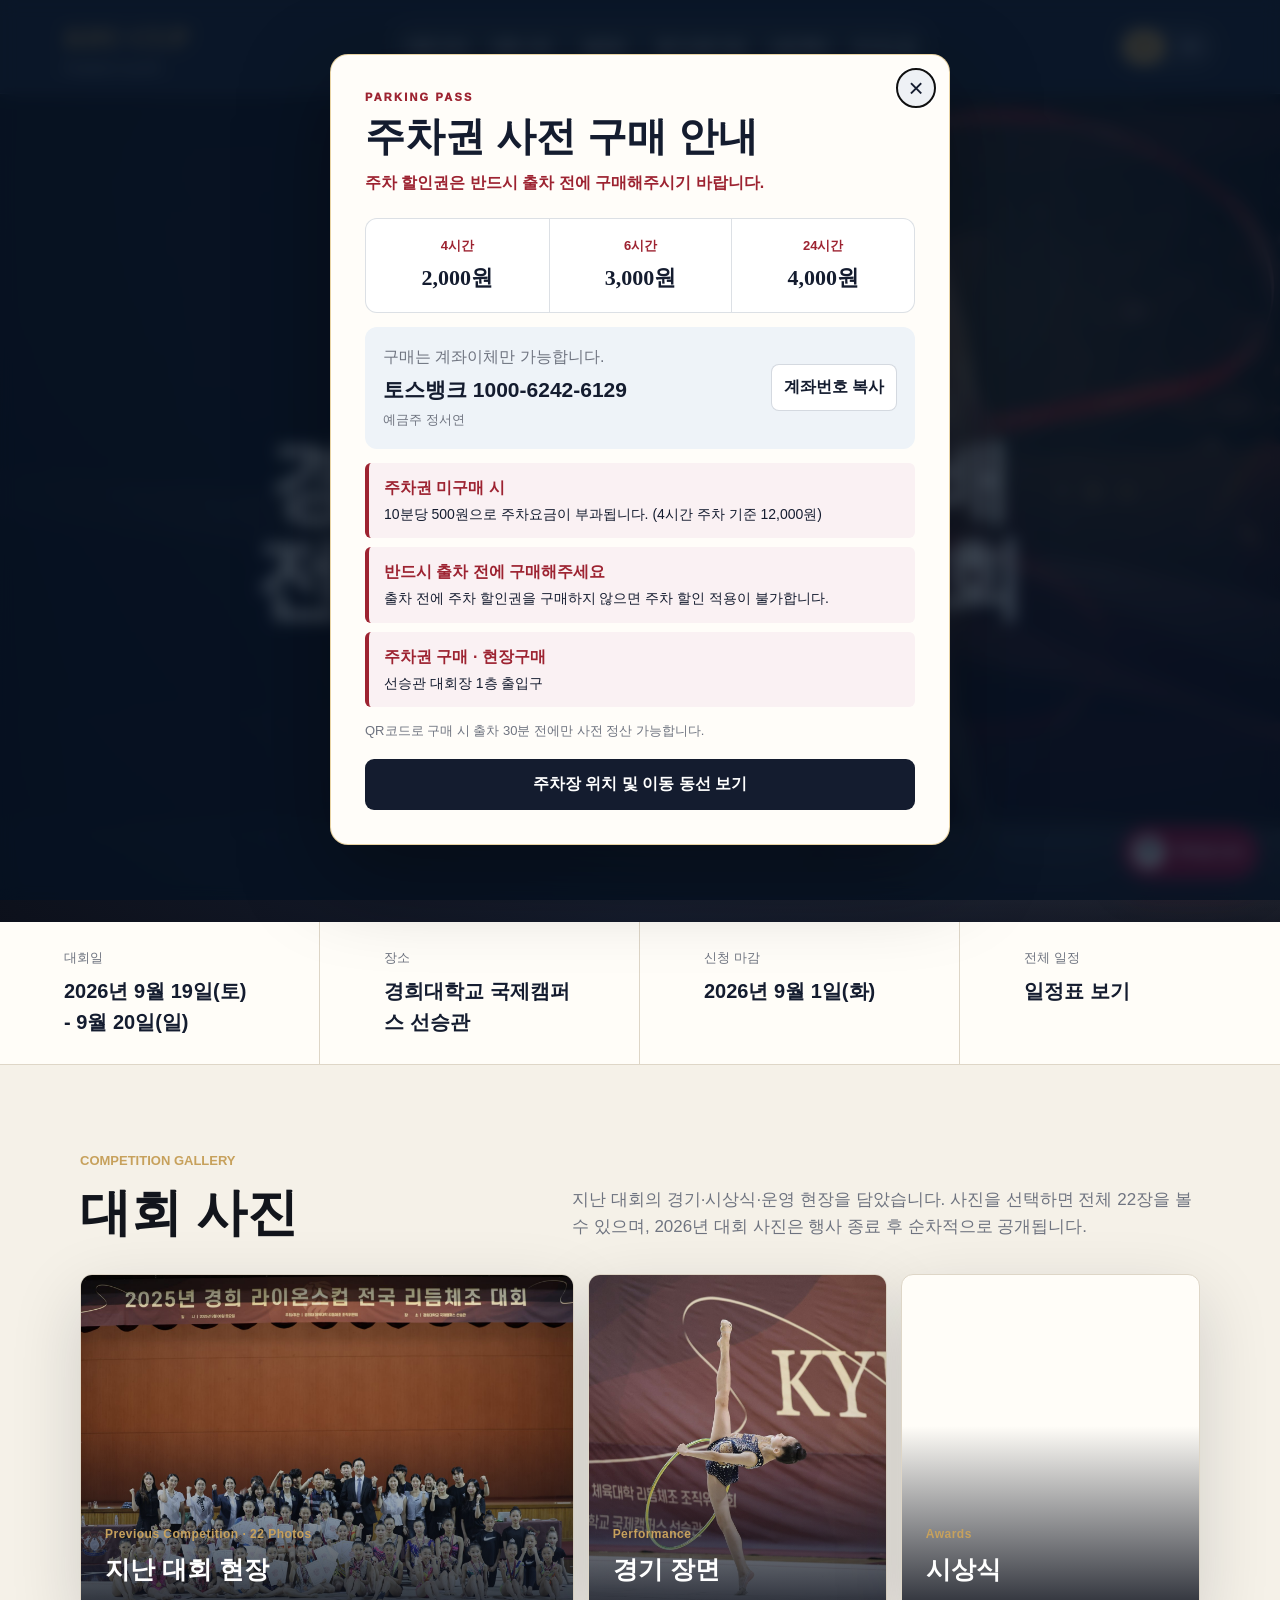
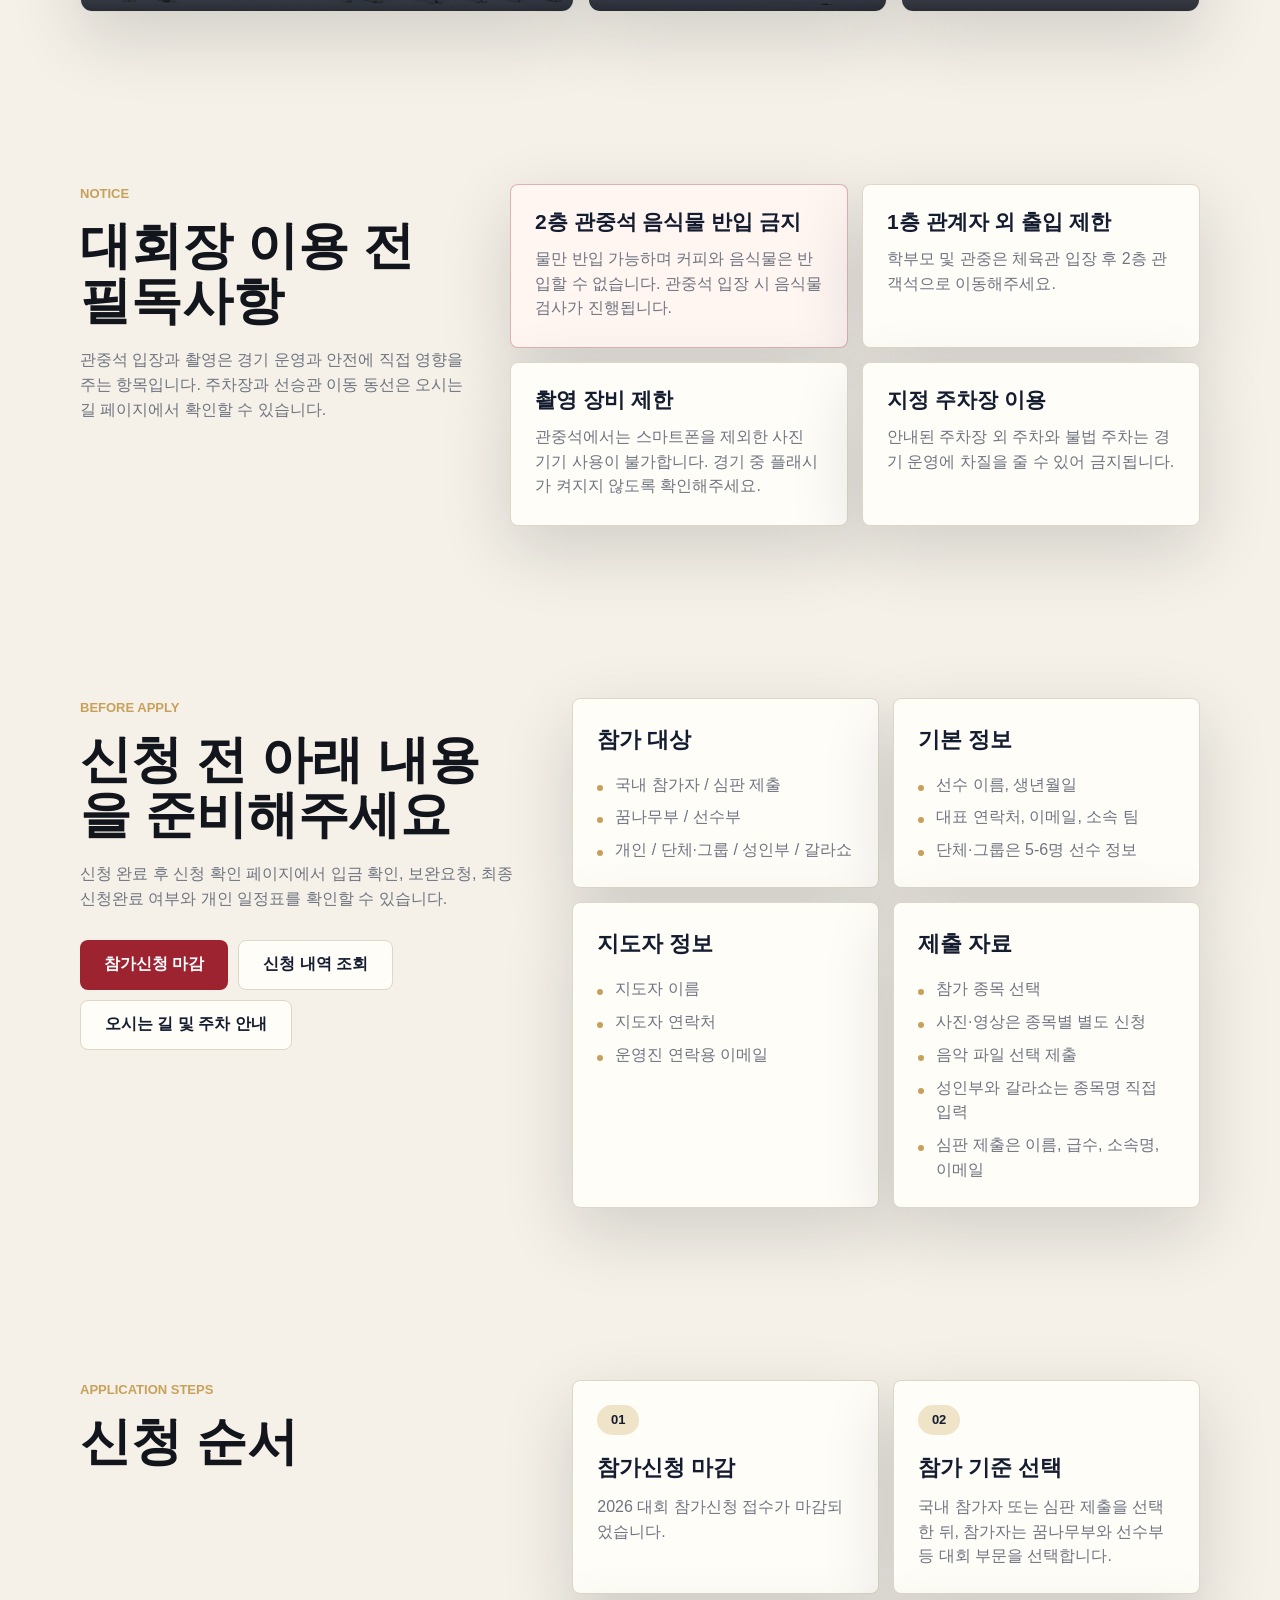
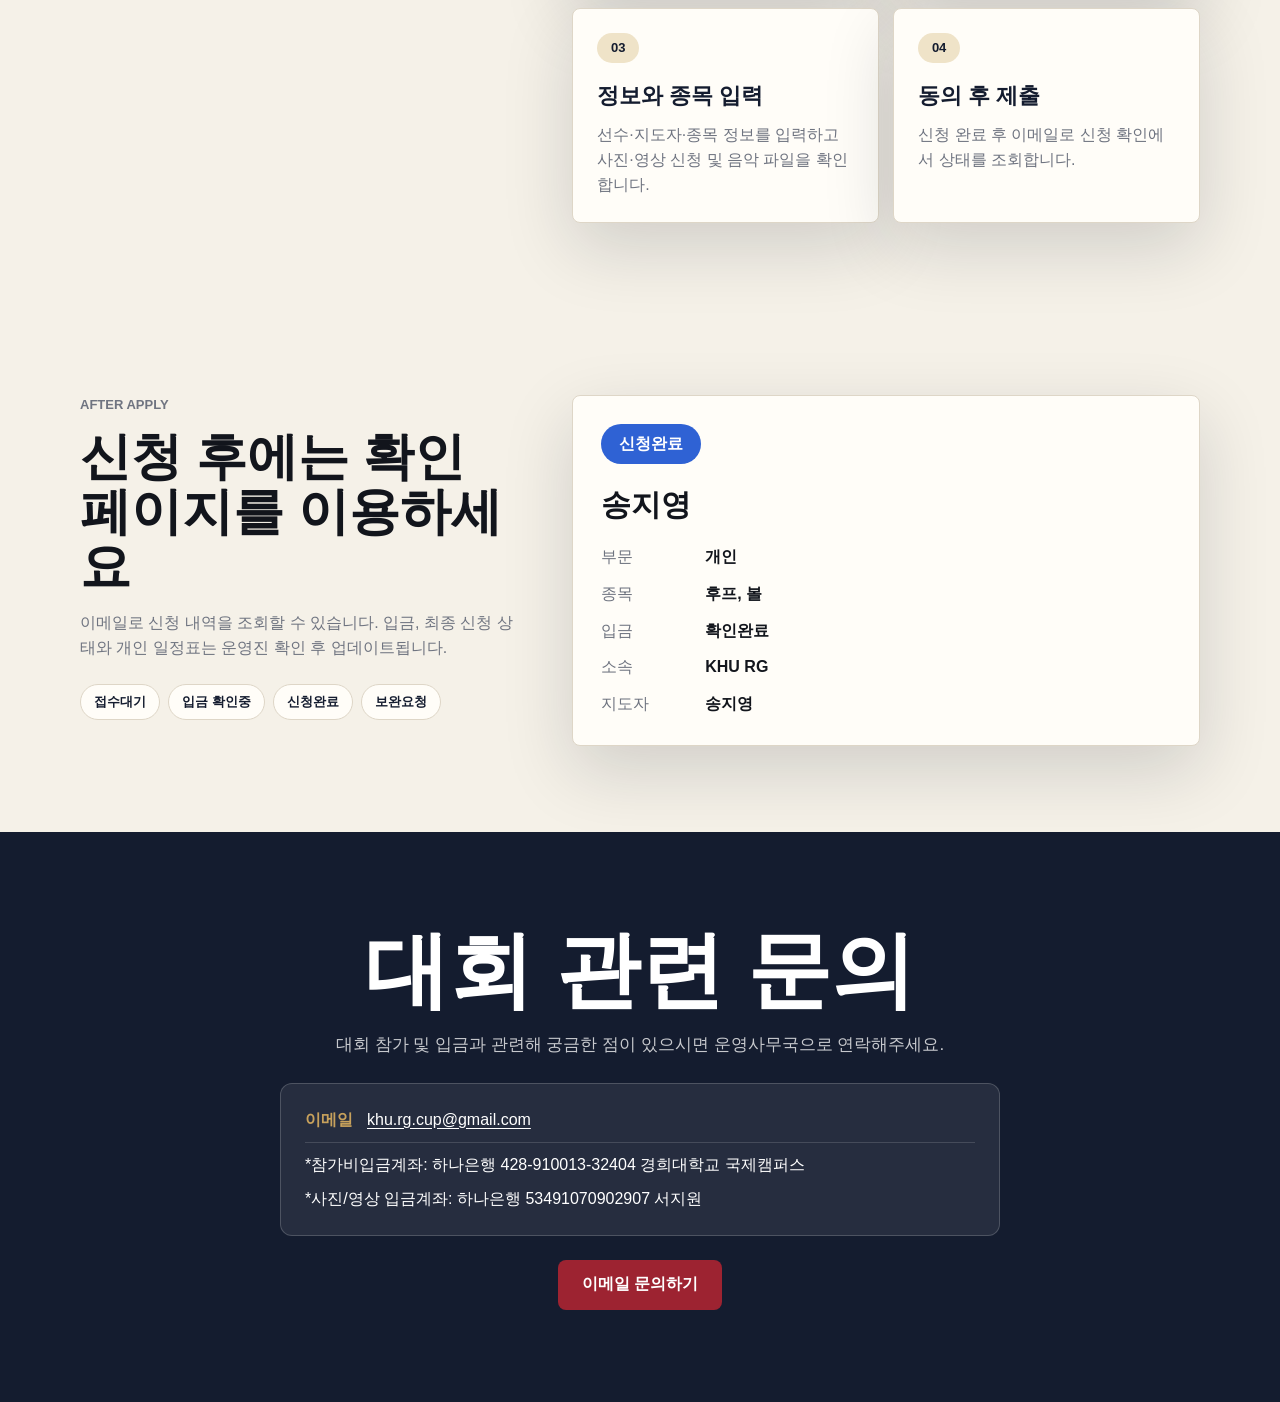
==== commit 19cda37e: "ㅓㄹㅇ헗ㅌㄹ헡" ====
--- a/index.html
+++ b/index.html
@@ -18,7 +18,7 @@
     <link rel="stylesheet" href="styles.css?v=20260917-parking-popup-v2" />
     <link rel="stylesheet" href="gallery.css?v=20260801-gallery-ui-center" />
   </head>
-  <body>
+  <body data-parking-auto-open>
     <header class="topbar">
       <a class="logo" href="index.html" aria-label="홈으로 이동">
         <span class="logo-text">KHU CUP</span>
@@ -282,7 +282,7 @@
     </footer>
 
     <script src="config.js"></script>
-    <script src="script.js?v=20260917-parking-popup-v2"></script>
+    <script src="script.js?v=20260917-parking-popup-v6"></script>
     <script src="gallery.js?v=20260801-gallery-ui-center"></script>
   </body>
 </html>
